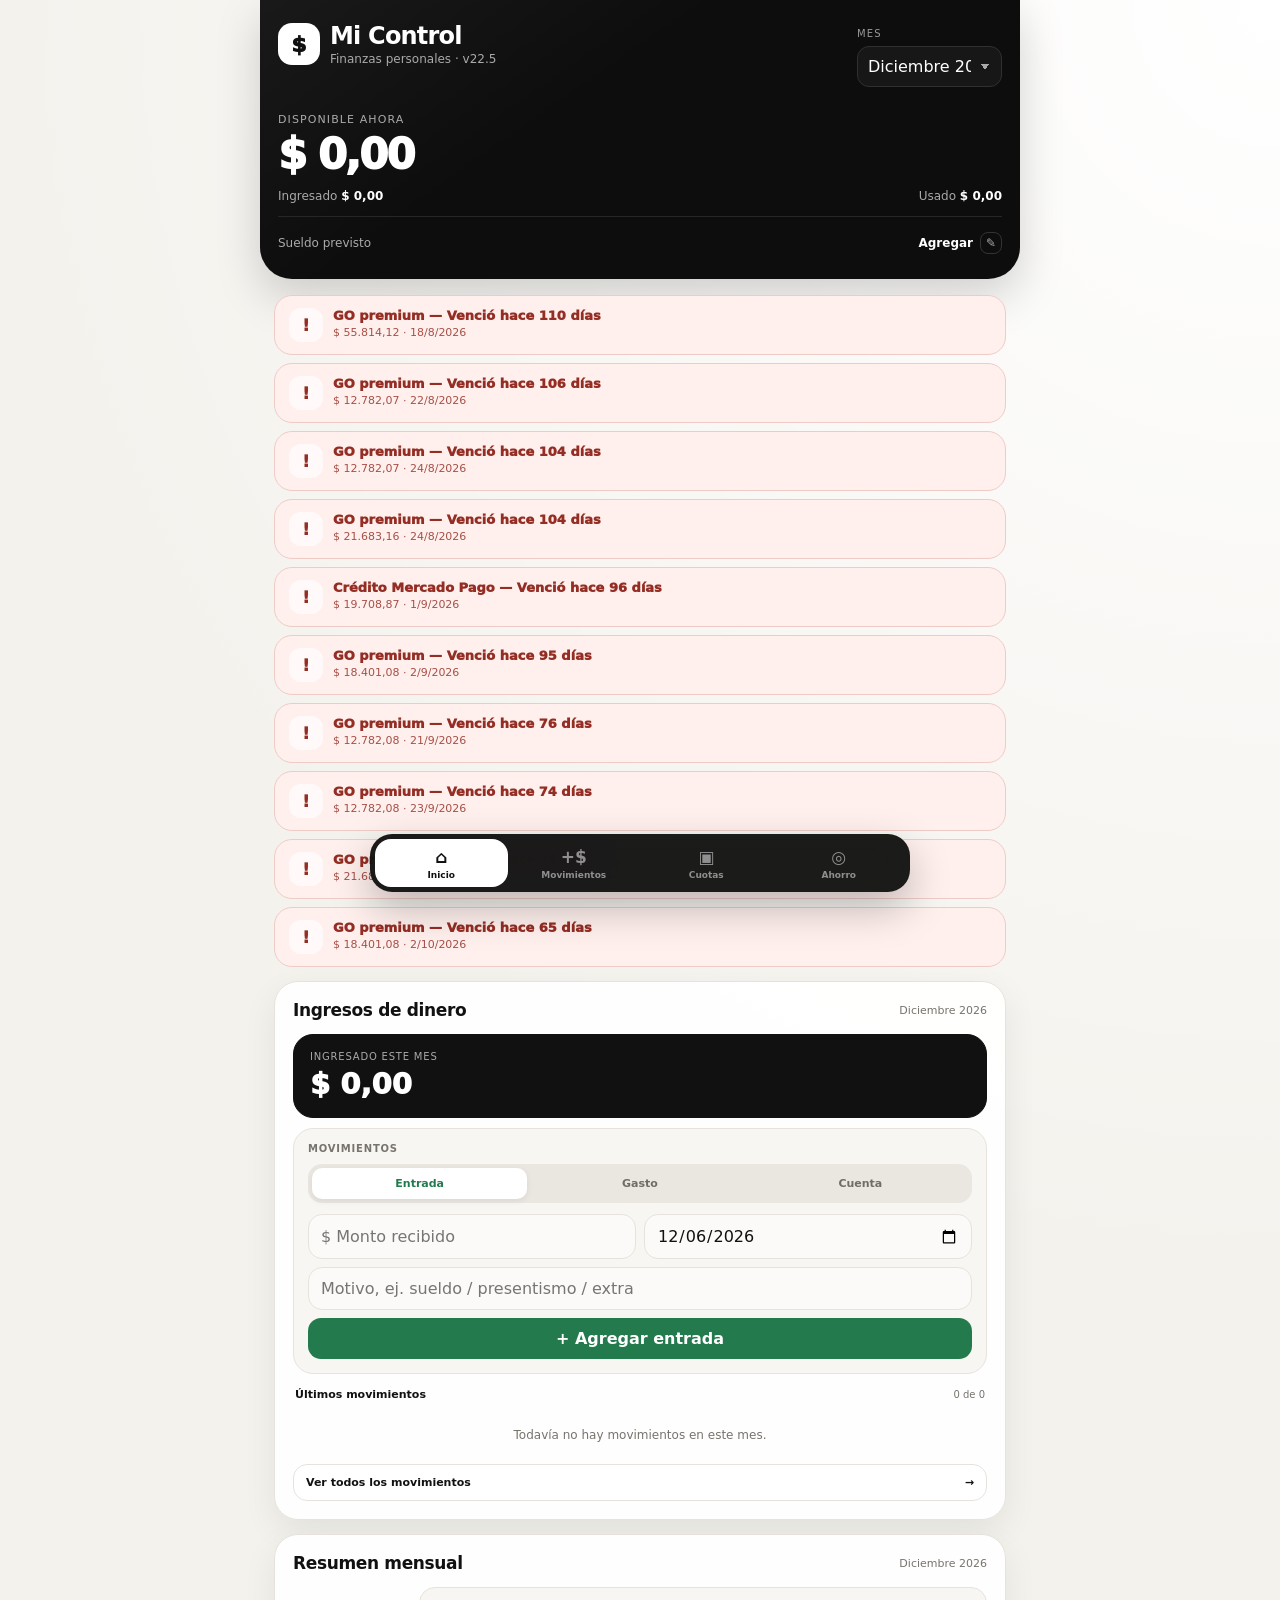
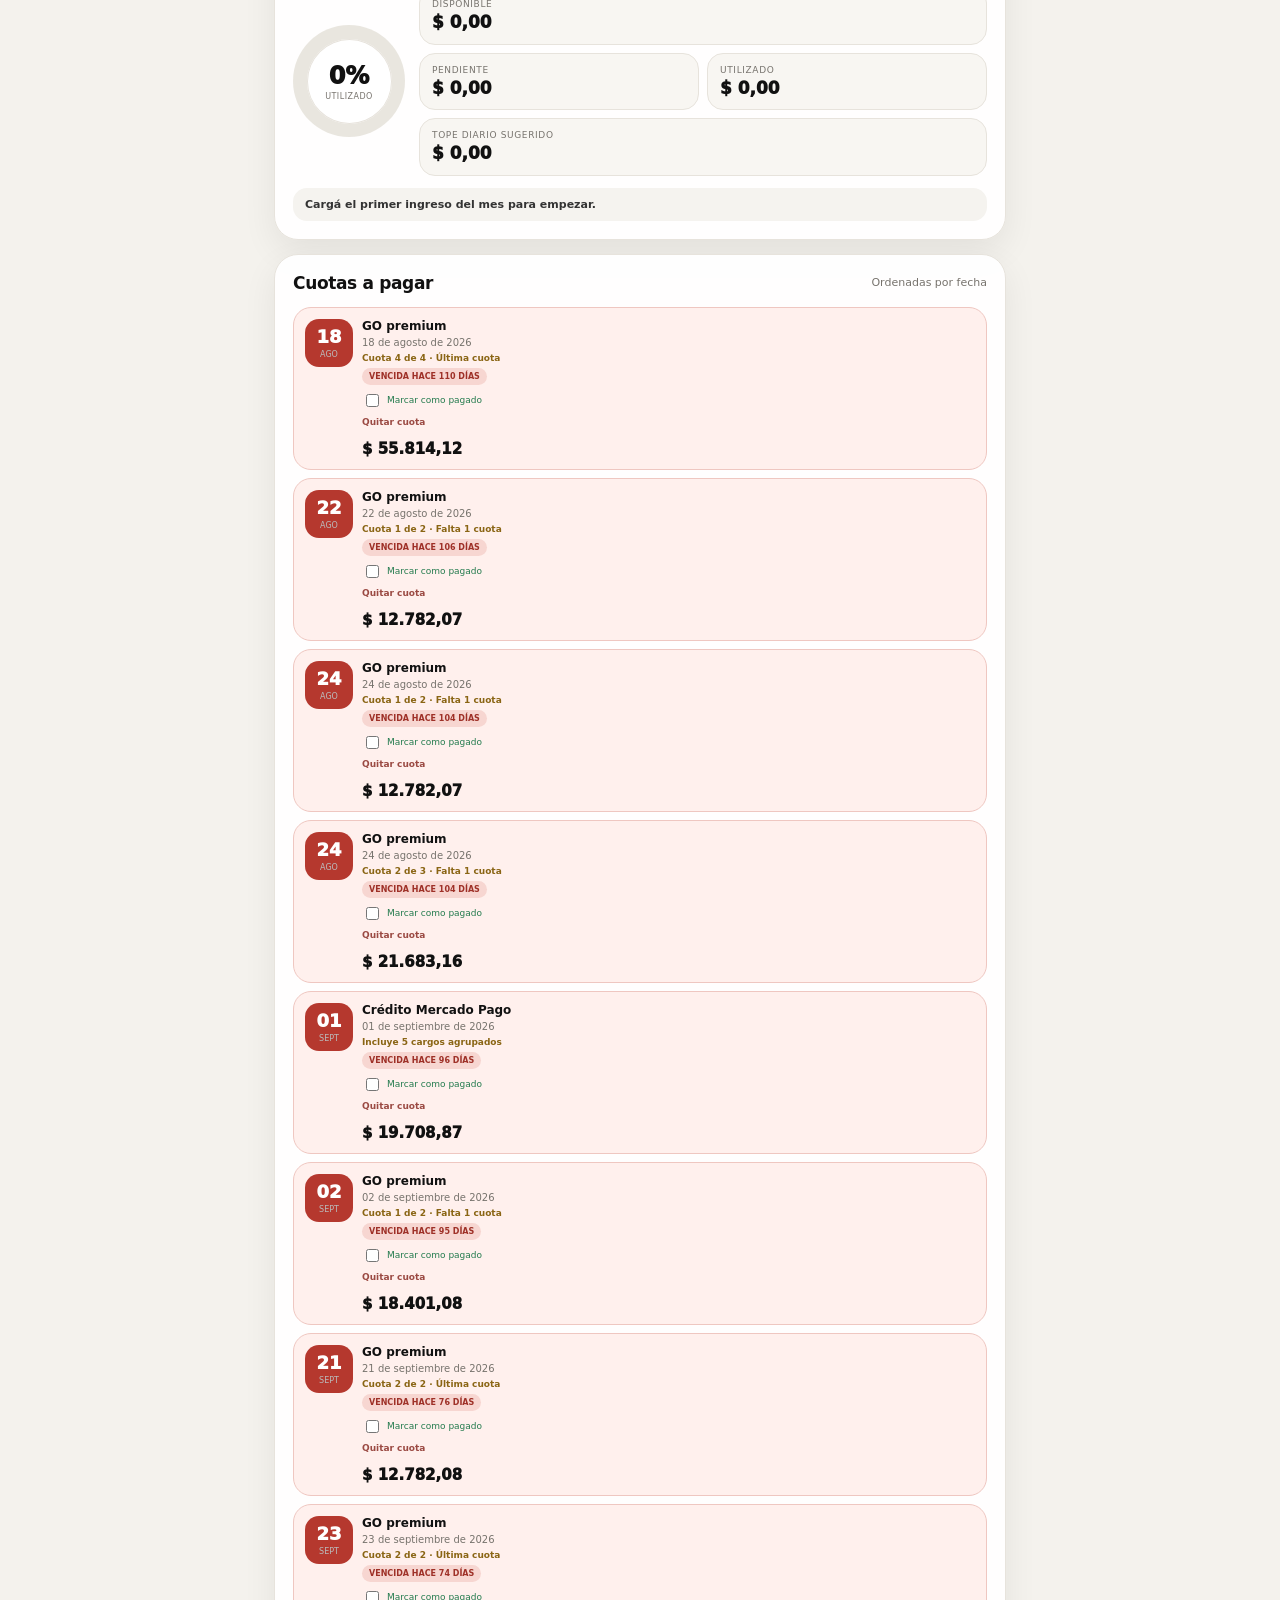
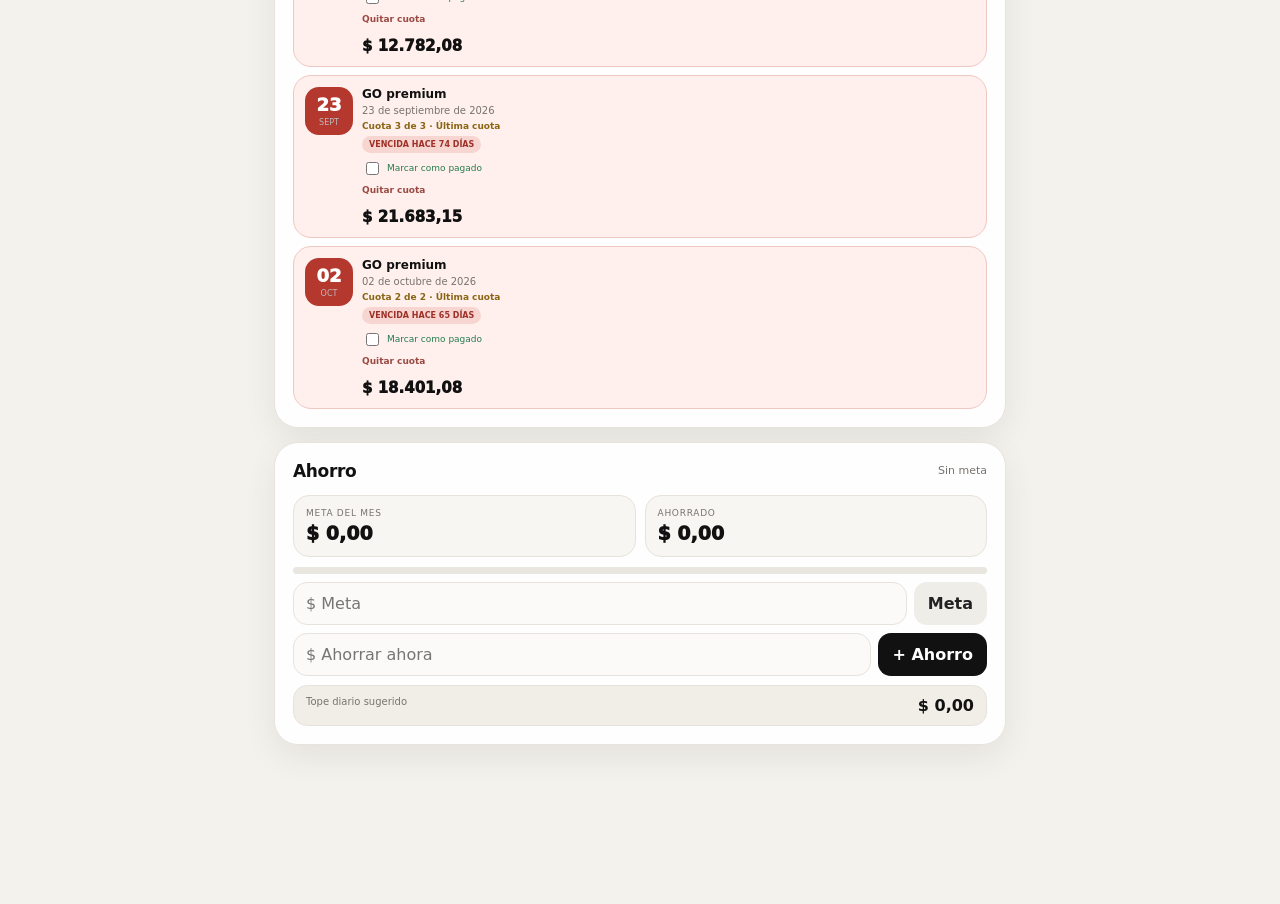
==== index.html @ 09210938 "Publicar Mi Control v22.5 con ingreso mensual negro" ====
<!doctype html>
<html lang="es">
<head>
<meta charset="utf-8">
<meta name="viewport" content="width=device-width,initial-scale=1,viewport-fit=cover">
<meta name="theme-color" content="#0d0d0d">
<title>Mi Control</title>
<link rel="manifest" href="manifest.json">
<link rel="stylesheet" href="base.css?v=225"><link rel="stylesheet" href="enhancements.css?v=225">
</head>
<body>
<div class="app">
<div id="mainPage" class="pageView">
<div class="previewWarning" id="previewWarning">
  Estás viendo el archivo en modo vista previa. Para que los botones y el guardado entre meses funcionen de forma confiable en iPhone, abrí la app desde Safari mediante una dirección web.
</div>

<header class="hero" id="inicio">
 <div class="heroTop">
  <div class="brand"><div class="logo">$</div><div><h1>Mi Control</h1><p>Finanzas personales · v22.5</p></div></div>
  <div class="monthWrap"><label>Mes</label><select id="monthPicker"></select></div>
 </div>
 <div class="heroBalance">
  <div class="heroLabel">Disponible ahora</div>
  <div class="heroAmount" id="heroAvailable">$0</div>
  <div class="heroFoot"><span>Ingresado <strong id="heroIncome">$0</strong></span><span>Usado <strong id="heroUsed">$0</strong></span></div>
 </div>
 <div class="heroForecast">
  <div class="heroForecastView">
   <span>Sueldo previsto</span>
   <button id="forecastToggle" type="button"><strong id="forecastLabel">Agregar</strong><span class="editMark">✎</span></button>
  </div>
  <div class="heroForecastEdit" id="forecastEdit">
   <input id="forecastInput" type="number" min="0" step="1000" placeholder="$ Sueldo previsto">
   <button class="btn btnSoft" id="forecastSave" type="button">Guardar</button>
  </div>
 </div>
</header>

<div class="dueAlerts" id="dueAlerts"></div>

<section class="card" id="ingresos">
 <div class="sectionHead"><h2 class="sectionTitle">Ingresos de dinero</h2><span class="sectionHint" id="incomeMonthLabel"></span></div>
 <div class="totalBox"><div class="small">Ingresado este mes</div><div class="big" id="incomeTotal">$0</div></div>

 <div style="height:10px"></div>
 <div class="moveBox" id="cargar">
  <div class="moveTitle">Movimientos</div>
  <div class="moveTabs">
   <button class="moveTab active" data-kind="income" type="button">Entrada</button>
   <button class="moveTab" data-kind="expense" type="button">Gasto</button>
   <button class="moveTab" data-kind="bill" type="button">Cuenta</button>
  </div>

  <div class="moveForm active" data-form="income">
   <div class="moveFields">
    <input id="incomeAmount" type="number" min="0" step="1" placeholder="$ Monto recibido">
    <input id="incomeDate" type="date">
    <input class="wide" id="incomeReason" maxlength="80" placeholder="Motivo, ej. sueldo / presentismo / extra">
    <button class="btn moveSubmitIn wide" id="incomeAdd" type="button">+ Agregar entrada</button>
   </div>
  </div>

  <div class="moveForm" data-form="expense">
   <div class="moveFields">
    <input id="expenseAmount" type="number" min="0" step="1" placeholder="$ Importe">
    <input id="expenseDate" type="date">
    <select id="expenseCategory">
      <option>Mercado Pago</option><option>Supermercado</option><option>Comida</option><option>Transporte</option><option>Salud</option>
      <option>Hijos</option><option>Ropa</option><option>Salidas</option><option>Compras</option><option>Otros</option>
    </select>
    <input id="expenseReason" maxlength="80" placeholder="Motivo, ej. Coto">
    <button class="btn moveSubmitOut wide" id="expenseAdd" type="button">- Agregar gasto</button>
   </div>
  </div>

  <div class="moveForm" data-form="bill">
   <div class="moveFields">
    <input id="billAmount" type="number" min="0" step="1" placeholder="$ Importe">
    <input id="billDue" type="date">
    <select id="billCategory">
      <option>Alquiler</option><option>Luz</option><option>Gas</option><option>Agua</option><option>Internet / celular</option>
      <option>Cuota / deuda</option><option>Tarjeta</option><option>Escuela / hijos</option><option>Seguro</option><option>Otros</option>
    </select>
    <input id="billReason" maxlength="80" placeholder="Motivo / nombre, ej. Edenor">
    <button class="btn moveSubmitBill wide" id="billAdd" type="button">+ Agregar cuenta</button>
   </div>
  </div>
 </div>

 <div class="recentHead">
   <strong>Últimos movimientos</strong>
   <span id="recentMovementCount">0 movimientos</span>
 </div>
 <div class="flowList" id="recentMovements"></div>
 <button class="moreMovements" id="viewMoreMovements" type="button">
   <span>Ver todos los movimientos</span><span>→</span>
 </button>
</section>

<section class="card" id="resumen">
 <div class="sectionHead">
  <h2 class="sectionTitle">Resumen mensual</h2>
  <span class="sectionHint" id="summaryMonthLabel"></span>
 </div>

 <div class="monthSummary">
  <div class="ring" id="ring">
   <div class="ringInner">
    <div class="ringPct" id="percent">0%</div>
    <div class="ringLabel">utilizado</div>
   </div>
  </div>

  <div class="monthMetrics">
   <div class="monthMetric wide">
    <div class="monthMetricLabel">Disponible</div>
    <div class="monthMetricValue" id="remaining">$0</div>
   </div>
   <div class="monthMetric">
    <div class="monthMetricLabel">Pendiente</div>
    <div class="monthMetricValue" id="pending">$0</div>
   </div>
   <div class="monthMetric">
    <div class="monthMetricLabel">Utilizado</div>
    <div class="monthMetricValue" id="used">$0</div>
   </div>
   <div class="monthMetric wide">
    <div class="monthMetricLabel">Tope diario sugerido</div>
    <div class="monthMetricValue" id="summaryDaily">$0</div>
   </div>
  </div>
 </div>

 <div class="notice" id="status"></div>
</section>

<section class="card" id="cuotas">
 <div class="sectionHead"><h2 class="sectionTitle">Cuotas a pagar</h2><span class="sectionHint">Ordenadas por fecha</span></div>
 <div class="schedule" id="paymentList"></div>
</section>

<section class="card" id="ahorro">
 <div class="sectionHead"><h2 class="sectionTitle">Ahorro</h2><span class="sectionHint" id="savingHint">Sin meta</span></div>
 <div class="savingsGrid">
  <div class="saveMini"><div class="saveLabel">Meta del mes</div><div class="saveValue" id="savingTargetLabel">$0</div></div>
  <div class="saveMini"><div class="saveLabel">Ahorrado</div><div class="saveValue" id="savedLabel">$0</div></div>
 </div>
 <div class="saveProgress"><div id="saveProgressBar"></div></div>
 <div class="saveInputs"><input id="savingTargetInput" type="number" min="0" step="1000" placeholder="$ Meta"><button class="btn btnSoft" id="savingTargetSave" type="button">Meta</button></div>
 <div class="saveInputs"><input id="savingAddInput" type="number" min="0" step="1000" placeholder="$ Ahorrar ahora"><button class="btn btnDark" id="savingAdd" type="button">+ Ahorro</button></div>
 <div class="saveDaily"><span>Tope diario sugerido</span><b id="dailyLimit">$0</b></div>
</section>

</div>

</div><!-- /mainPage -->

<nav class="bottomNav">
 <a class="navBtn active" href="#inicio"><span>⌂</span>Inicio</a>
 <a class="navBtn" href="#ingresos"><span>+$</span>Movimientos</a>
 <a class="navBtn" href="#cuotas"><span>▣</span>Cuotas</a>
 <a class="navBtn" href="#ahorro"><span>◎</span>Ahorro</a>
</nav>

<div id="movementsScreen" class="movementsScreen">
  <div class="movementsScreenHeader">
    <div class="movementsScreenTop">
      <button class="backMovements" id="backMovements" type="button">‹</button>
      <div class="movementsScreenTitle">Todos los movimientos</div>
    </div>
    <div class="movementsScreenSub" id="allMovementsMonthLabel"></div>
  </div>

  <section class="card">
    <div class="movementFilters">
      <button class="movementFilter active" type="button" data-movement-filter="all">Todos</button>
      <button class="movementFilter" type="button" data-movement-filter="income">Entradas</button>
      <button class="movementFilter" type="button" data-movement-filter="expense">Gastos</button>
    </div>
    <div class="flowList" id="allMovementsList"></div>
    <div class="pager">
      <button id="movPrev" type="button">‹ Anterior</button>
      <div class="pagerInfo" id="movPageInfo">1 de 1</div>
      <button id="movNext" type="button">Siguiente ›</button>
    </div>
  </section>
</div>

<script src="app1.js?v=225"></script><script src="app2.js?v=225"></script><script src="app3.js?v=225"></script>
</body>
</html>
---- base.css ----
*{box-sizing:border-box}
:root{
 --bg:#f4f2ed;--card:#fff;--ink:#111;--muted:#77736d;--line:#e7e3dc;--soft:#f8f6f2;
 --dark:#0d0d0d;--green:#237a4d;--greenSoft:#edf8f1;--red:#b5382e;--redSoft:#fff0ed;
 --yellow:#a97710;--yellowSoft:#fff7df;--shadow:0 12px 34px rgba(18,18,18,.07)
}
html{scroll-behavior:smooth}
body{
 margin:0;background:radial-gradient(circle at top right,#fff 0,transparent 30%),var(--bg);
 font-family:Inter,system-ui,-apple-system,"Segoe UI",Roboto,Arial,sans-serif;color:var(--ink)
}
button,input,select{font:inherit}
button{cursor:pointer}
.app{max-width:760px;margin:auto;padding:0 14px 105px}
.previewWarning{
 margin:10px 0;padding:12px 14px;border-radius:16px;background:#fff2cf;border:1px solid #ead898;
 font-size:12px;line-height:1.4;color:#6e5700
}
.previewWarning.hide{display:none}
.hero{
 margin:0 -14px 16px;padding:calc(22px + env(safe-area-inset-top)) 18px 22px;
 background:linear-gradient(145deg,rgba(255,255,255,.05),transparent 40%),var(--dark);
 color:white;border-radius:0 0 32px 32px;box-shadow:0 18px 45px rgba(0,0,0,.17)
}
.heroTop{display:flex;justify-content:space-between;gap:12px;align-items:flex-start}
.brand{display:flex;align-items:center;gap:10px;min-width:0}
.logo{width:42px;height:42px;border-radius:14px;background:white;color:#111;display:grid;place-items:center;font-weight:950;font-size:22px}
.brand h1{margin:0;font-size:24px;letter-spacing:-.8px}
.brand p{margin:2px 0 0;color:#aaa;font-size:12px}
.monthWrap{width:145px;flex:0 0 145px}
.monthWrap label{font-size:10px;color:#999;text-transform:uppercase;letter-spacing:.12em}
.monthWrap select{
 margin-top:5px;width:100%;border:1px solid #303030;background:#171717;color:white;border-radius:12px;
 padding:10px 30px 10px 10px;outline:none;appearance:none;-webkit-appearance:none;
 background-image:linear-gradient(45deg,transparent 50%,#aaa 50%),linear-gradient(135deg,#aaa 50%,transparent 50%);
 background-position:calc(100% - 16px) 50%,calc(100% - 11px) 50%;background-size:5px 5px;background-repeat:no-repeat
}
.heroBalance{margin-top:26px}
.heroLabel{font-size:11px;color:#aaa;text-transform:uppercase;letter-spacing:.1em}
.heroAmount{font-size:42px;font-weight:950;letter-spacing:-2px;margin-top:4px}
.heroFoot{display:flex;justify-content:space-between;gap:10px;margin-top:10px;font-size:12px;color:#aaa}
.heroFoot strong{color:white}
.heroForecast{margin-top:13px;padding-top:12px;border-top:1px solid #262626}
.heroForecastView{display:flex;justify-content:space-between;align-items:center;gap:12px;font-size:12px;color:#aaa}
.heroForecastView button{border:0;background:transparent;color:white;font-weight:900;padding:3px 0;display:flex;align-items:center;gap:7px}
.editMark{width:22px;height:22px;border:1px solid #333;border-radius:8px;display:grid;place-items:center;color:#aaa}
.heroForecastEdit{display:none;grid-template-columns:1fr auto;gap:7px;margin-top:8px}
.heroForecastEdit.open{display:grid}
.heroForecastEdit input{background:#171717;border:1px solid #303030;color:white;padding:9px 10px;border-radius:11px}
.card{
 background:rgba(255,255,255,.96);border:1px solid var(--line);border-radius:24px;padding:18px;
 margin-bottom:14px;box-shadow:var(--shadow)
}
.sectionHead{display:flex;justify-content:space-between;align-items:center;gap:10px;margin-bottom:14px}
.sectionTitle{font-size:17px;font-weight:900;letter-spacing:-.35px;margin:0}
.sectionHint{font-size:11px;color:var(--muted)}
input,select{
 width:100%;border:1px solid var(--line);background:#fbfaf8;color:#111;border-radius:14px;padding:11px 12px;outline:none
}
input:focus,select:focus{border-color:#aaa39a;background:white;box-shadow:0 0 0 4px rgba(0,0,0,.035)}
.btn{border:0;border-radius:13px;padding:11px 14px;font-weight:850}
.btnDark{background:#111;color:white}.btnSoft{background:#efede8;color:#222}
.moveBox{padding:14px;border-radius:20px;background:#f8f6f2;border:1px solid var(--line)}
.moveTitle{font-size:10px;font-weight:900;text-transform:uppercase;letter-spacing:.08em;color:var(--muted);margin-bottom:10px}
.moveTabs{display:grid;grid-template-columns:repeat(3,1fr);gap:5px;background:#eae7e1;padding:4px;border-radius:14px;margin-bottom:11px}
.moveTab{border:0;background:transparent;color:#716c65;border-radius:10px;padding:9px 6px;font-size:11px;font-weight:900}
.moveTab.active{background:#fff;box-shadow:0 2px 7px rgba(0,0,0,.07)}
.moveTab[data-kind="income"].active{color:var(--green)}
.moveTab[data-kind="expense"].active{color:var(--red)}
.moveTab[data-kind="bill"].active{color:var(--yellow)}
.moveForm{display:none}.moveForm.active{display:block}
.moveFields{display:grid;grid-template-columns:1fr 1fr;gap:8px}
.moveFields .wide{grid-column:1/-1}
.moveSubmitIn{background:var(--green);color:white}.moveSubmitOut{background:var(--red);color:white}.moveSubmitBill{background:#9a7119;color:white}
.totalBox{padding:16px;border-radius:20px;background:#111;border:1px solid #111}
.totalBox .small{font-size:10px;color:#aaa;text-transform:uppercase;letter-spacing:.08em}
.totalBox .big{font-size:29px;font-weight:950;color:#fff;margin-top:5px}
.flowList{margin-top:12px}
.flowRow{display:grid;grid-template-columns:40px 1fr auto;gap:10px;align-items:center;padding:12px 13px;margin-bottom:8px;border-radius:16px}
.flowRow.in{background:var(--greenSoft);border:1px solid #d2e9da}
.flowRow.out{background:var(--redSoft);border:1px solid #efd4cf}
.flowIcon{width:40px;height:40px;border-radius:13px;display:grid;place-items:center;font-size:19px;font-weight:950}
.in .flowIcon{background:#def1e5;color:#1d6c46}.out .flowIcon{background:#f8dfdb;color:#a63128}
.flowTitle{font-size:13px;font-weight:900}.flowMeta{font-size:10px;color:var(--muted);margin-top:3px}
.flowAmount{font-size:14px;font-weight:950;text-align:right;white-space:nowrap}
.in .flowAmount{color:var(--green)}.out .flowAmount{color:var(--red)}
.deleteBtn{display:block;margin:4px 0 0 auto;border:0;background:transparent;color:#948f88;font-size:9px;padding:0}
.dashboard{display:grid;grid-template-columns:120px 1fr;gap:13px;align-items:center}
.ring{width:112px;height:112px;border-radius:50%;display:grid;place-items:center;position:relative;background:conic-gradient(#111 0deg,#e9e6df 0deg)}
.ring:after{content:"";position:absolute;width:85px;height:85px;border-radius:50%;background:white;box-shadow:inset 0 0 0 1px var(--line)}
.ringInner{position:relative;z-index:2;text-align:center}.ringPct{font-size:24px;font-weight:950}.ringLabel{font-size:9px;color:var(--muted);text-transform:uppercase}
.metrics{display:grid;grid-template-columns:1fr 1fr;gap:8px}
.metric{padding:12px;border-radius:16px;background:var(--soft);border:1px solid var(--line)}
.metric.wide{grid-column:1/-1}.metricLabel{font-size:9px;color:var(--muted);text-transform:uppercase;letter-spacing:.07em}
.metricValue{font-size:18px;font-weight:950;margin-top:4px}
.notice{margin-top:12px;padding:10px 12px;border-radius:14px;font-size:11px;font-weight:800}
.dueAlerts{display:none;margin-bottom:14px}
.dueAlert{display:flex;gap:10px;padding:12px 14px;border-radius:18px;border:1px solid;margin-bottom:8px}
.dueAlert.warn{background:var(--yellowSoft);border-color:#ead89e;color:#6e5700}
.dueAlert.late{background:var(--redSoft);border-color:#efcbc5;color:#942d24}
.dueIcon{width:34px;height:34px;border-radius:12px;background:rgba(255,255,255,.7);display:grid;place-items:center;font-weight:950;flex:0 0 auto}
.dueTitle{font-size:13px;font-weight:950}.dueMeta{font-size:11px;margin-top:3px;opacity:.82}
.schedule{display:flex;flex-direction:column;gap:8px}
.payCard{display:grid;grid-template-columns:48px minmax(0,1fr);gap:9px;padding:11px;border:1px solid var(--line);border-radius:18px;background:var(--soft);align-items:start}
.dateBox{width:48px;height:48px;border-radius:14px;background:#111;color:white;display:flex;flex-direction:column;align-items:center;justify-content:center}
.dateDay{font-size:18px;font-weight:950}.dateMon{font-size:8px;color:#bbb;margin-top:3px}
.payTitle{font-size:12px;font-weight:900;line-height:1.25}.payMeta{font-size:10px;color:var(--muted);margin-top:3px}
.paySub{font-size:9px;color:#8a6514;font-weight:800;margin-top:5px}.payAmount{grid-column:2;font-size:15px;font-weight:950;margin-top:2px}
.payCheck{display:flex;align-items:center;gap:5px;font-size:9px;color:var(--green);margin-top:6px}.payCheck input{width:auto}
.payCard.dueSoon{background:#fff8e7;border-color:#ead99d}.payCard.dueSoon .dateBox{background:#ad831c}
.payCard.overdue{background:var(--redSoft);border-color:#efc7c1}.payCard.overdue .dateBox{background:var(--red)}
.payCard.paid{opacity:.65;background:#f3f3f0}.payCard.paid .dateBox{background:#777}
.chip{display:inline-block;margin-top:5px;padding:4px 7px;border-radius:999px;font-size:8px;font-weight:900;text-transform:uppercase}
.chip.warn{background:#f5e5aa;color:#725900}.chip.late{background:#f7d6d1;color:#9e3027}.chip.paid{background:#e0eee5;color:#286a49}
.savingsGrid{display:grid;grid-template-columns:1fr 1fr;gap:9px}
.saveMini{padding:12px;border-radius:16px;background:var(--soft);border:1px solid var(--line)}
.saveLabel{font-size:9px;color:var(--muted);text-transform:uppercase;letter-spacing:.08em}.saveValue{font-size:19px;font-weight:950;margin-top:4px}
.saveProgress{height:7px;background:#e9e6df;border-radius:999px;overflow:hidden;margin:10px 0 8px}.saveProgress div{height:100%;background:#111;width:0}
.saveInputs{display:grid;grid-template-columns:1fr auto;gap:7px;margin-top:8px}.saveDaily{display:flex;justify-content:space-between;gap:10px;padding:10px 12px;border-radius:14px;background:#f1eee8;border:1px solid var(--line);margin-top:9px}
.saveDaily span{font-size:10px;color:var(--muted)}.saveDaily b{font-size:16px}
.empty{text-align:center;color:var(--muted);font-size:12px;padding:15px 0}
.bottomNav{
 position:fixed;left:50%;bottom:12px;transform:translateX(-50%);width:min(540px,calc(100% - 28px));height:62px;
 background:rgba(13,13,13,.94);backdrop-filter:blur(14px);border-radius:22px;display:grid;grid-template-columns:repeat(5,1fr);
 padding:5px;box-shadow:0 16px 40px rgba(0,0,0,.25);z-index:20
}
.navBtn{border:0;background:transparent;color:#8f8f8f;border-radius:16px;font-size:9px;font-weight:750;display:flex;flex-direction:column;justify-content:center;align-items:center;gap:3px;text-decoration:none}
.navBtn span{font-size:17px}.navBtn.active{background:white;color:#111}
@media(max-width:430px){
 .brand h1{font-size:21px}.brand p{font-size:11px}.logo{width:39px;height:39px}.monthWrap{width:126px;flex-basis:126px}
 .monthWrap select{font-size:12px}.heroAmount{font-size:35px}.dashboard{grid-template-columns:110px 1fr}.ring{width:104px;height:104px}.ring:after{width:79px;height:79px}
 .metricValue{font-size:16px}.moveTab{font-size:10px}.sectionTitle{font-size:16px}
}

/* v21 · Resumen compacto opción D */
.app{padding-bottom:calc(145px + env(safe-area-inset-bottom))}
.summaryCompact{
  display:flex;align-items:center;justify-content:space-between;gap:14px;
  padding:14px 0 10px
}
.summaryPct{
  min-width:76px;height:76px;border-radius:23px;background:#111;color:#fff;
  display:flex;flex-direction:column;align-items:center;justify-content:center;
  box-shadow:0 8px 20px rgba(0,0,0,.12)
}
.summaryPct strong{font-size:23px;line-height:1;font-weight:950}
.summaryPct span{font-size:8px;text-transform:uppercase;letter-spacing:.08em;color:#bbb;margin-top:5px}
.summaryMain{flex:1;min-width:0;text-align:right}
.summaryMainLabel{font-size:10px;text-transform:uppercase;letter-spacing:.08em;color:var(--muted)}
.summaryMainValue{font-size:27px;font-weight:950;letter-spacing:-.7px;margin-top:4px;overflow-wrap:anywhere}
.summaryToggle{
  width:100%;border:1px solid var(--line);background:#f7f5f1;color:#222;
  border-radius:14px;padding:10px 12px;font-size:11px;font-weight:900;
  display:flex;align-items:center;justify-content:space-between
}
.summaryToggleArrow{transition:transform .2s ease}
.summaryToggle.open .summaryToggleArrow{transform:rotate(180deg)}
.summaryDetails{
  display:none;margin-top:9px;padding:11px 12px;border:1px solid var(--line);
  border-radius:16px;background:var(--soft)
}
.summaryDetails.open{display:block}
.summaryDetailRow{
  display:flex;justify-content:space-between;align-items:center;gap:12px;
  padding:9px 0;border-bottom:1px solid #e9e5de
}
.summaryDetailRow:last-child{border-bottom:0}
.summaryDetailRow span{font-size:10px;color:var(--muted)}
.summaryDetailRow strong{font-size:14px;text-align:right;overflow-wrap:anywhere}
.bottomNav{
  bottom:calc(8px + env(safe-area-inset-bottom));
  height:58px;
}
@media(max-width:430px){
  .summaryPct{min-width:68px;height:68px;border-radius:20px}
  .summaryPct strong{font-size:20px}
  .summaryMainValue{font-size:23px}
  .bottomNav{width:calc(100% - 24px);height:56px;padding:4px}
  .navBtn{font-size:8px;gap:2px}
  .navBtn span{font-size:15px}
}
---- enhancements.css ----
/* v22 · iPhone + movimientos */
.moveFields>*{min-width:0}
input[type="date"]{
  min-width:0!important;
  max-width:100%!important;
  width:100%!important;
  box-sizing:border-box!important;
  -webkit-appearance:none;
  appearance:none;
}
.recentHead{
  display:flex;justify-content:space-between;align-items:center;gap:10px;
  margin:14px 2px 7px
}
.recentHead strong{font-size:11px}
.recentHead span{font-size:10px;color:var(--muted)}
.moreMovements{
  width:100%;margin-top:7px;border:1px solid var(--line);background:#fff;color:#111;
  border-radius:14px;padding:11px 12px;font-size:11px;font-weight:900;
  display:flex;justify-content:space-between;align-items:center;text-decoration:none
}
.movementFilters{
  display:grid;grid-template-columns:repeat(3,1fr);gap:6px;
  background:#ece9e3;padding:4px;border-radius:14px;margin-bottom:12px
}
.movementFilter{
  border:0;background:transparent;border-radius:10px;padding:9px 7px;
  font-size:10px;font-weight:900;color:#756f68
}
.movementFilter.active{background:#fff;color:#111;box-shadow:0 2px 7px rgba(0,0,0,.07)}
.pager{
  display:grid;grid-template-columns:1fr auto 1fr;align-items:center;gap:8px;margin-top:12px
}
.pager button{
  border:1px solid var(--line);background:#fff;border-radius:12px;padding:9px 10px;
  font-size:10px;font-weight:900;color:#222
}
.pager button:last-child{justify-self:end}
.pager button:disabled{opacity:.35}
.pagerInfo{font-size:11px;font-weight:900;text-align:center;color:#555}
.paymentExpense .flowMeta:after{content:" · Cuota pagada";font-weight:800;color:var(--green)}
.navBtn.active{background:white;color:#111}
.app{padding-bottom:calc(145px + env(safe-area-inset-bottom))}
.bottomNav{bottom:calc(8px + env(safe-area-inset-bottom));height:58px}
@media(max-width:430px){
  .moveFields{grid-template-columns:minmax(0,1fr) minmax(0,1fr)}
  .moveFields input,.moveFields select,.moveFields button{min-width:0}
  .moveFields input[type="date"]{font-size:14px;padding-left:8px;padding-right:5px}
  .flowRow{grid-template-columns:36px minmax(0,1fr) auto;gap:8px;padding:11px 10px}
  .flowIcon{width:36px;height:36px;border-radius:11px}
  .flowAmount{font-size:13px}
  .bottomNav{width:calc(100% - 24px);height:56px;padding:4px}
  .navBtn{font-size:8px;gap:2px}
  .navBtn span{font-size:15px}
}
@media(max-width:360px){
  .moveFields{grid-template-columns:1fr}
  .moveFields .wide{grid-column:1}
}

.removePaymentBtn{
  margin-top:6px;border:0;background:transparent;color:#9b4a43;
  font-size:9px;font-weight:850;padding:0;text-align:left
}
.removePaymentBtn:active{opacity:.55}

/* v22.2 · Resumen mensual formal con círculo */
.monthSummary{
  display:grid;
  grid-template-columns:112px minmax(0,1fr);
  gap:14px;
  align-items:center;
}
.monthSummary .ring{
  width:112px;height:112px;border-radius:50%;
  display:grid;place-items:center;position:relative;
  background:conic-gradient(#111 0deg,#e9e6df 0deg);
  margin:0 auto;
}
.monthSummary .ring:after{
  content:"";position:absolute;width:85px;height:85px;border-radius:50%;
  background:white;box-shadow:inset 0 0 0 1px var(--line)
}
.monthSummary .ringInner{position:relative;z-index:2;text-align:center}
.monthSummary .ringPct{font-size:24px;font-weight:950}
.monthSummary .ringLabel{font-size:8px;color:var(--muted);text-transform:uppercase;letter-spacing:.06em;margin-top:2px}
.monthMetrics{
  display:grid;
  grid-template-columns:1fr 1fr;
  gap:8px;
  min-width:0;
}
.monthMetric{
  min-width:0;
  padding:11px 12px;
  border-radius:16px;
  background:var(--soft);
  border:1px solid var(--line);
}
.monthMetric.wide{grid-column:1/-1}
.monthMetricLabel{
  font-size:9px;color:var(--muted);
  text-transform:uppercase;letter-spacing:.07em
}
.monthMetricValue{
  font-size:17px;font-weight:950;margin-top:4px;
  line-height:1.15;overflow-wrap:anywhere
}
@media(max-width:430px){
  .monthSummary{
    grid-template-columns:98px minmax(0,1fr);
    gap:10px;
  }
  .monthSummary .ring{width:96px;height:96px}
  .monthSummary .ring:after{width:73px;height:73px}
  .monthSummary .ringPct{font-size:20px}
  .monthMetrics{grid-template-columns:1fr}
  .monthMetric,.monthMetric.wide{grid-column:auto}
  .monthMetric{padding:9px 10px}
  .monthMetricValue{font-size:15px}
}
@media(max-width:350px){
  .monthSummary{grid-template-columns:1fr}
  .monthSummary .ring{margin-bottom:2px}
}

/* v22.3 · navegación y pantalla separada de movimientos */
.bottomNav{grid-template-columns:repeat(4,1fr)!important}
.pageView{display:block}
.pageView.hidden{display:none!important}
.movementsScreen{
  display:none;
  min-height:100vh;
  padding-bottom:calc(90px + env(safe-area-inset-bottom));
}
.movementsScreen.open{display:block}
.movementsScreenHeader{
  position:sticky;
  top:0;
  z-index:15;
  margin:0 -14px 14px;
  padding:calc(14px + env(safe-area-inset-top)) 16px 14px;
  background:rgba(244,242,237,.96);
  backdrop-filter:blur(14px);
  -webkit-backdrop-filter:blur(14px);
  border-bottom:1px solid var(--line);
}
.movementsScreenTop{display:flex;align-items:center;gap:10px}
.backMovements{
  width:38px;height:38px;border:1px solid var(--line);
  background:#fff;color:#111;border-radius:13px;
  font-size:20px;font-weight:900;display:grid;place-items:center;
}
.movementsScreenTitle{font-size:19px;font-weight:950;letter-spacing:-.4px}
.movementsScreenSub{margin:3px 0 0 48px;font-size:10px;color:var(--muted)}
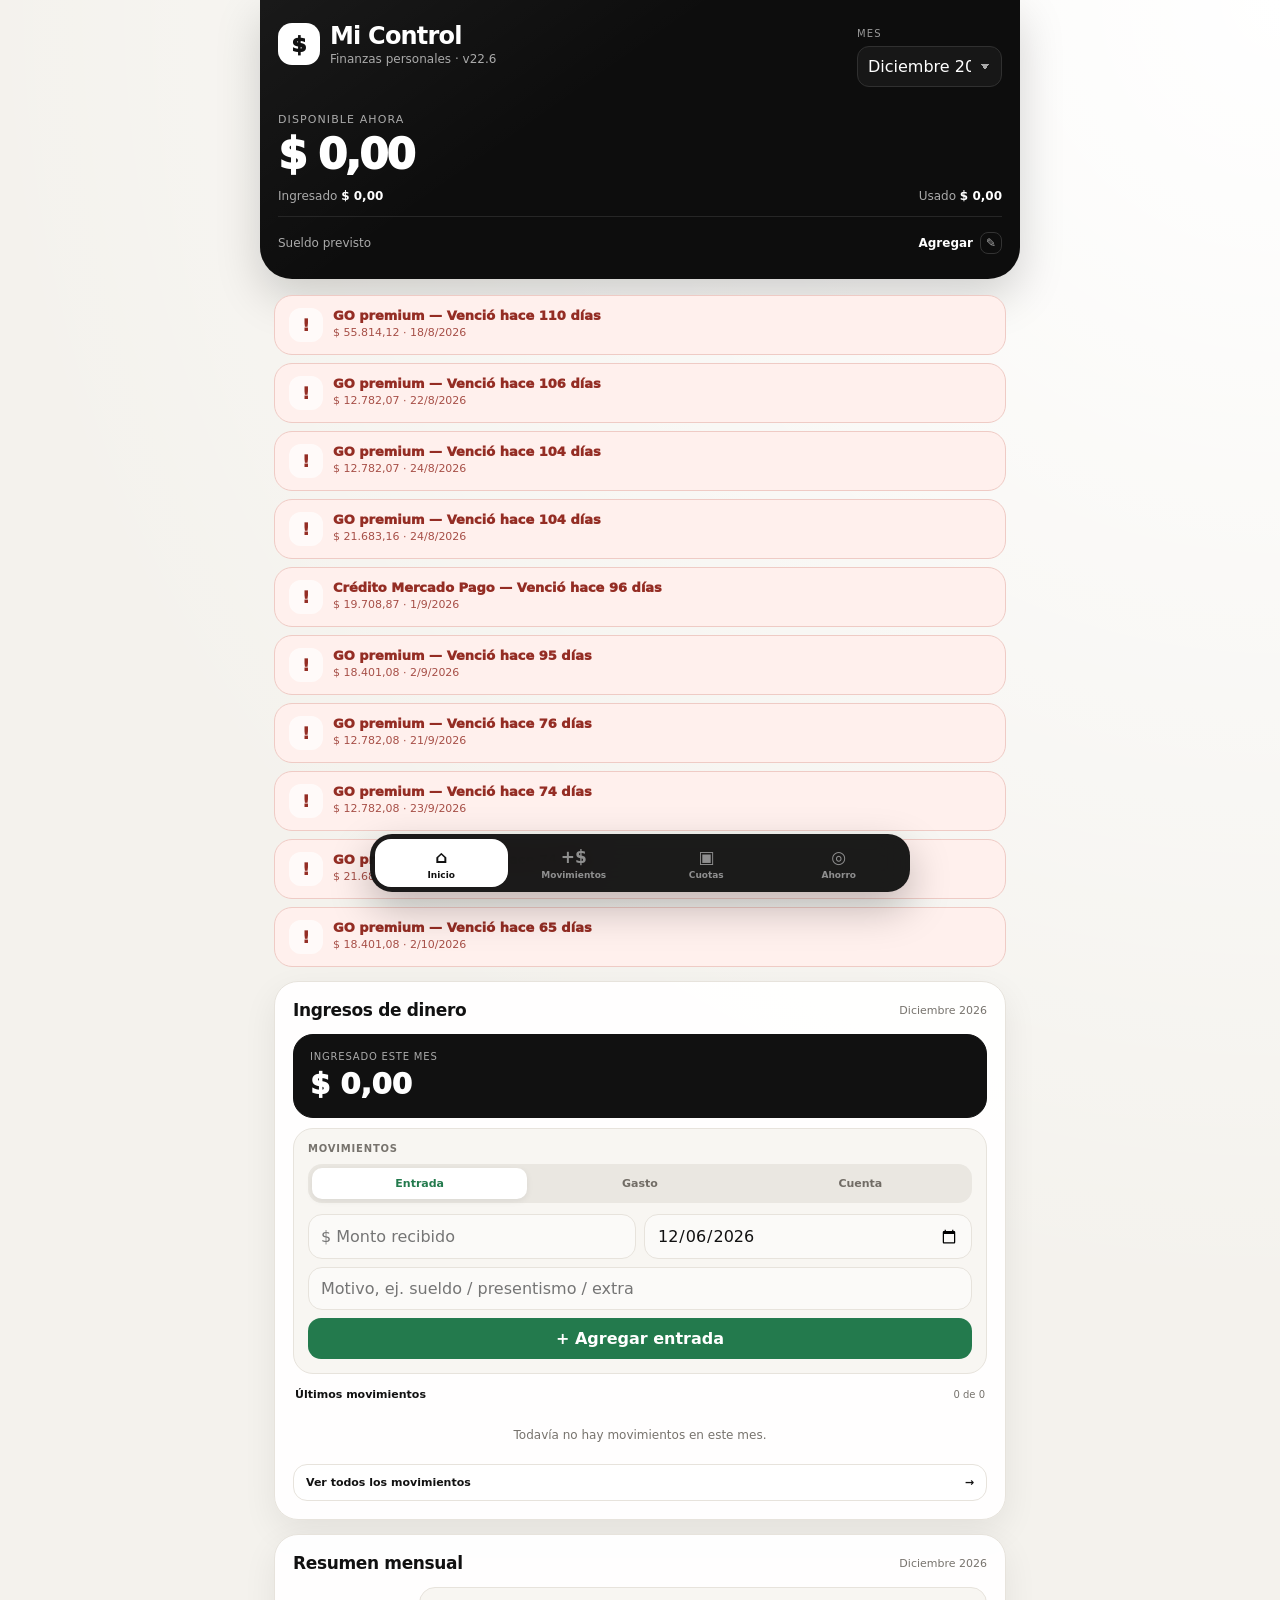
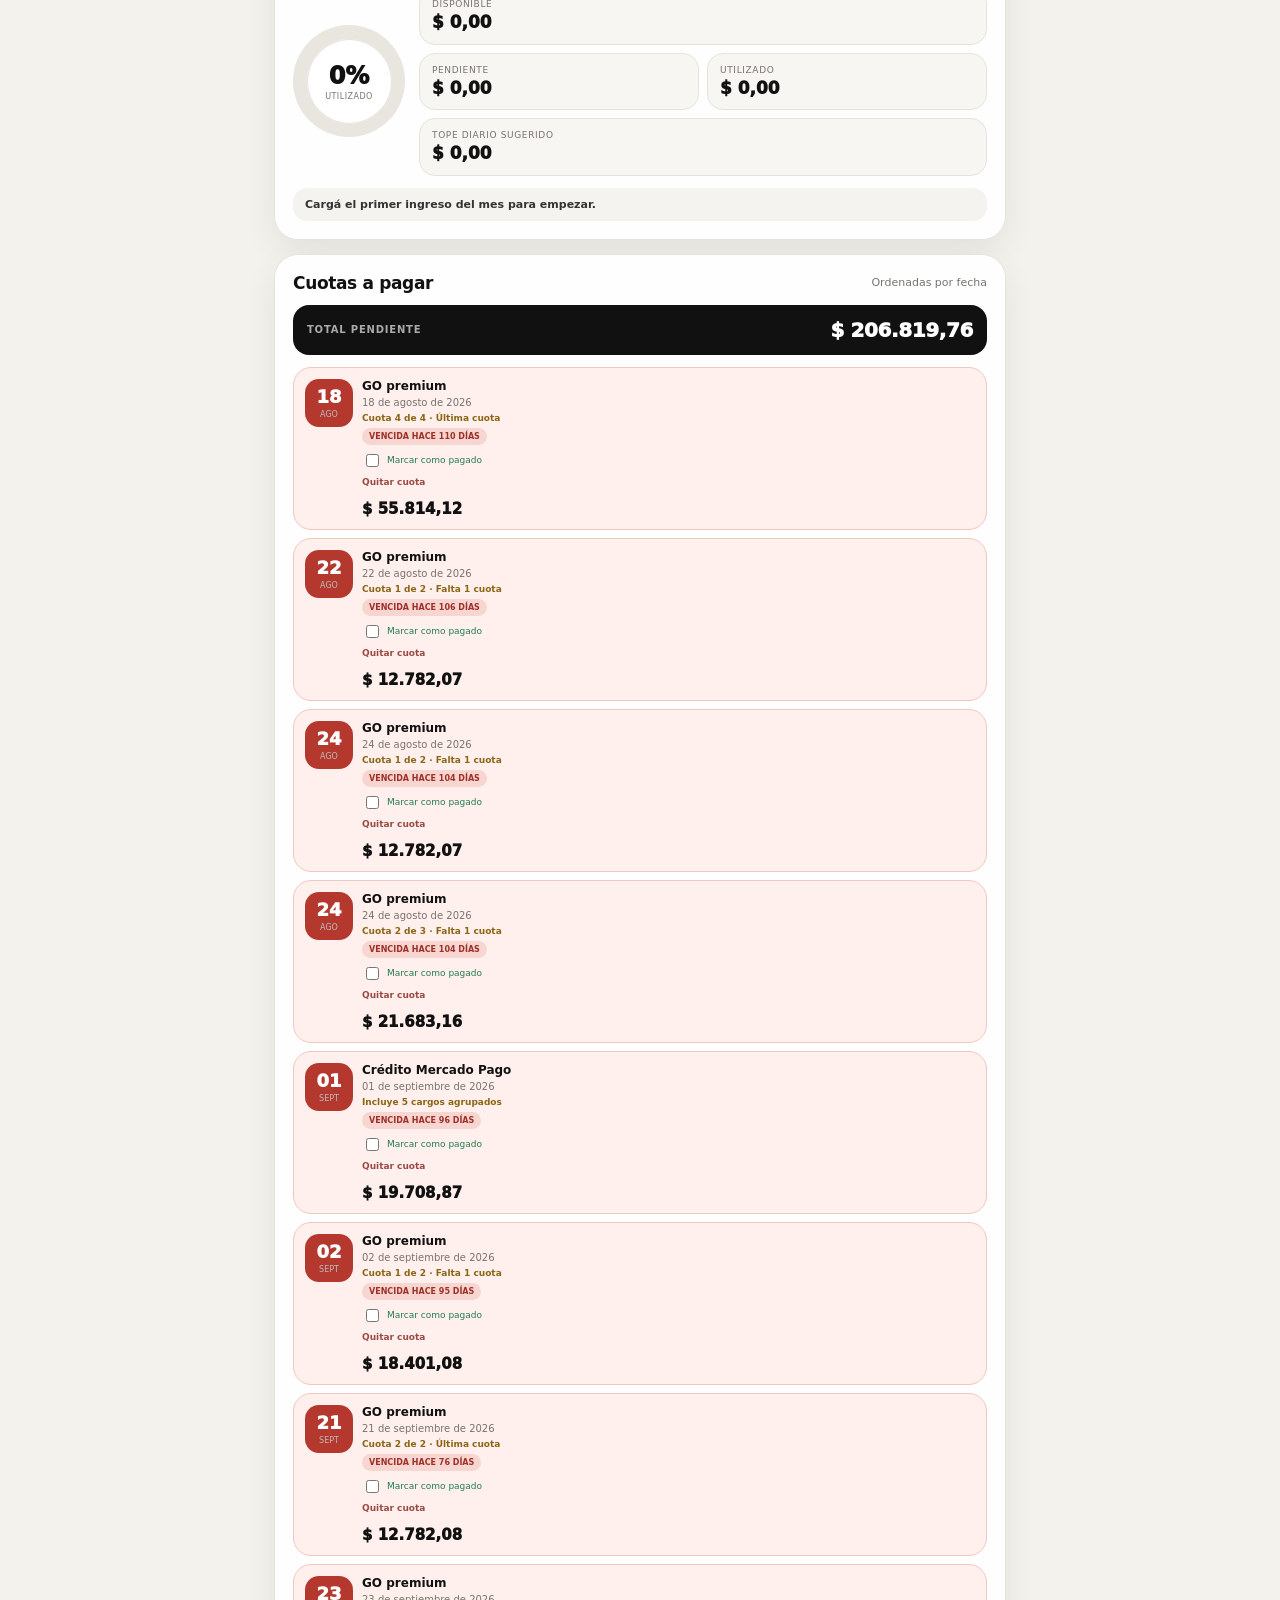
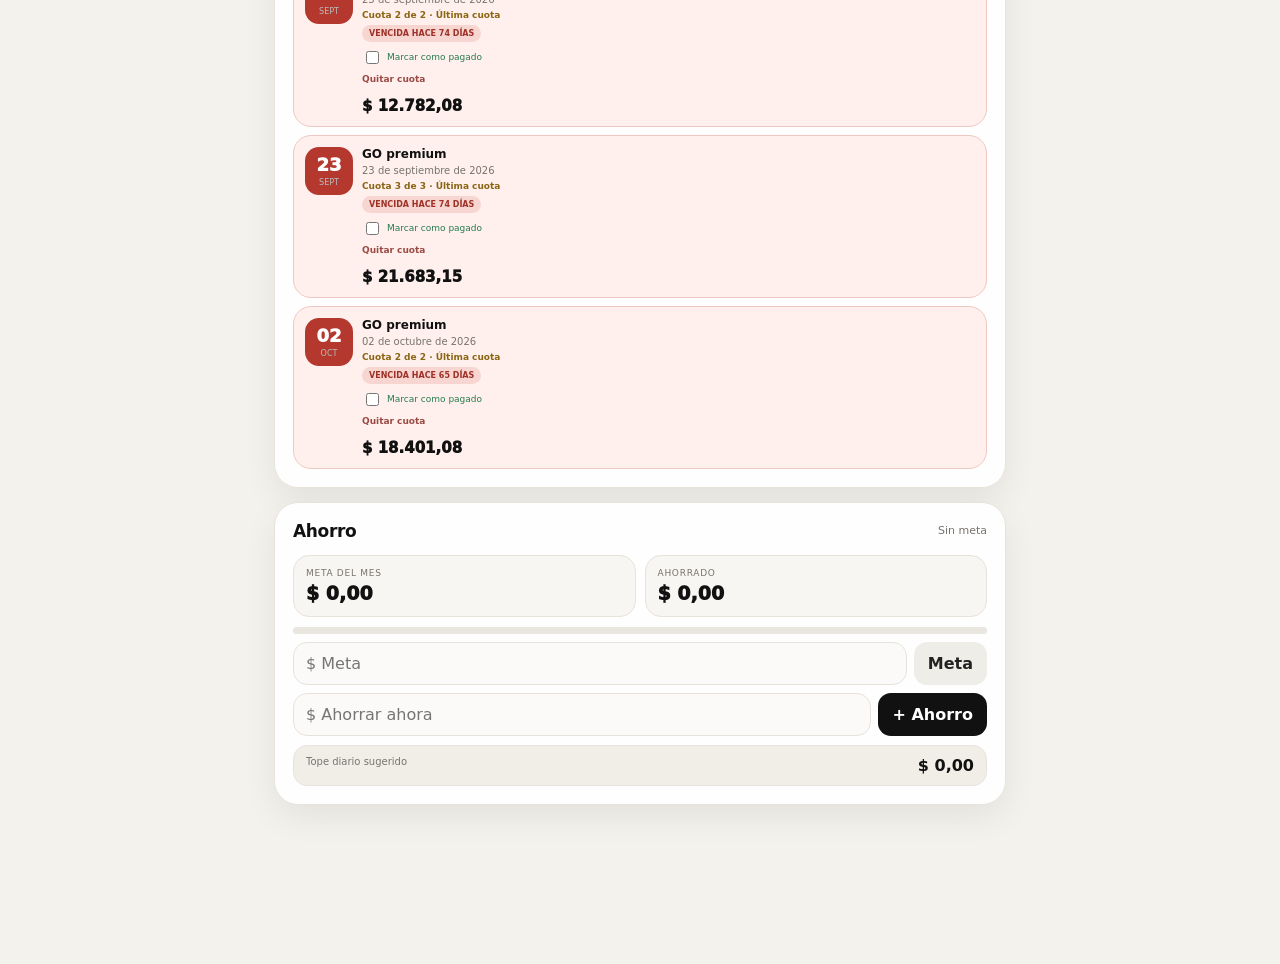
==== commit c33a3ac2: "Agregar total pendiente a cuotas" ====
--- a/index.html
+++ b/index.html
@@ -17,7 +17,7 @@
 
 <header class="hero" id="inicio">
  <div class="heroTop">
-  <div class="brand"><div class="logo">$</div><div><h1>Mi Control</h1><p>Finanzas personales · v22.5</p></div></div>
+  <div class="brand"><div class="logo">$</div><div><h1>Mi Control</h1><p>Finanzas personales · v22.6</p></div></div>
   <div class="monthWrap"><label>Mes</label><select id="monthPicker"></select></div>
  </div>
  <div class="heroBalance">
@@ -137,6 +137,7 @@
 
 <section class="card" id="cuotas">
  <div class="sectionHead"><h2 class="sectionTitle">Cuotas a pagar</h2><span class="sectionHint">Ordenadas por fecha</span></div>
+ <div id="paymentTotalBox" style="display:flex;align-items:center;justify-content:space-between;gap:12px;padding:13px 14px;margin:-2px 0 12px;border-radius:16px;background:#111;color:#fff"><span style="font-size:10px;text-transform:uppercase;letter-spacing:.08em;color:#aaa;font-weight:800">Total pendiente</span><strong id="paymentPendingTotal" style="font-size:20px;font-weight:950;letter-spacing:-.4px;text-align:right">$0</strong></div>
  <div class="schedule" id="paymentList"></div>
 </section>
 
@@ -188,5 +189,18 @@
 </div>
 
 <script src="app1.js?v=225"></script><script src="app2.js?v=225"></script><script src="app3.js?v=225"></script>
+<script>
+(()=>{
+ const originalRenderPayments=renderPayments;
+ renderPayments=function(){
+   originalRenderPayments();
+   const list=allPayments();
+   const total=list.filter(p=>!isPaidPayment(p)).reduce((s,p)=>s+Number(p.amount||0),0);
+   const el=document.getElementById("paymentPendingTotal");
+   if(el)el.textContent=money(total);
+ };
+ renderPayments();
+})();
+</script>
 </body>
 </html>
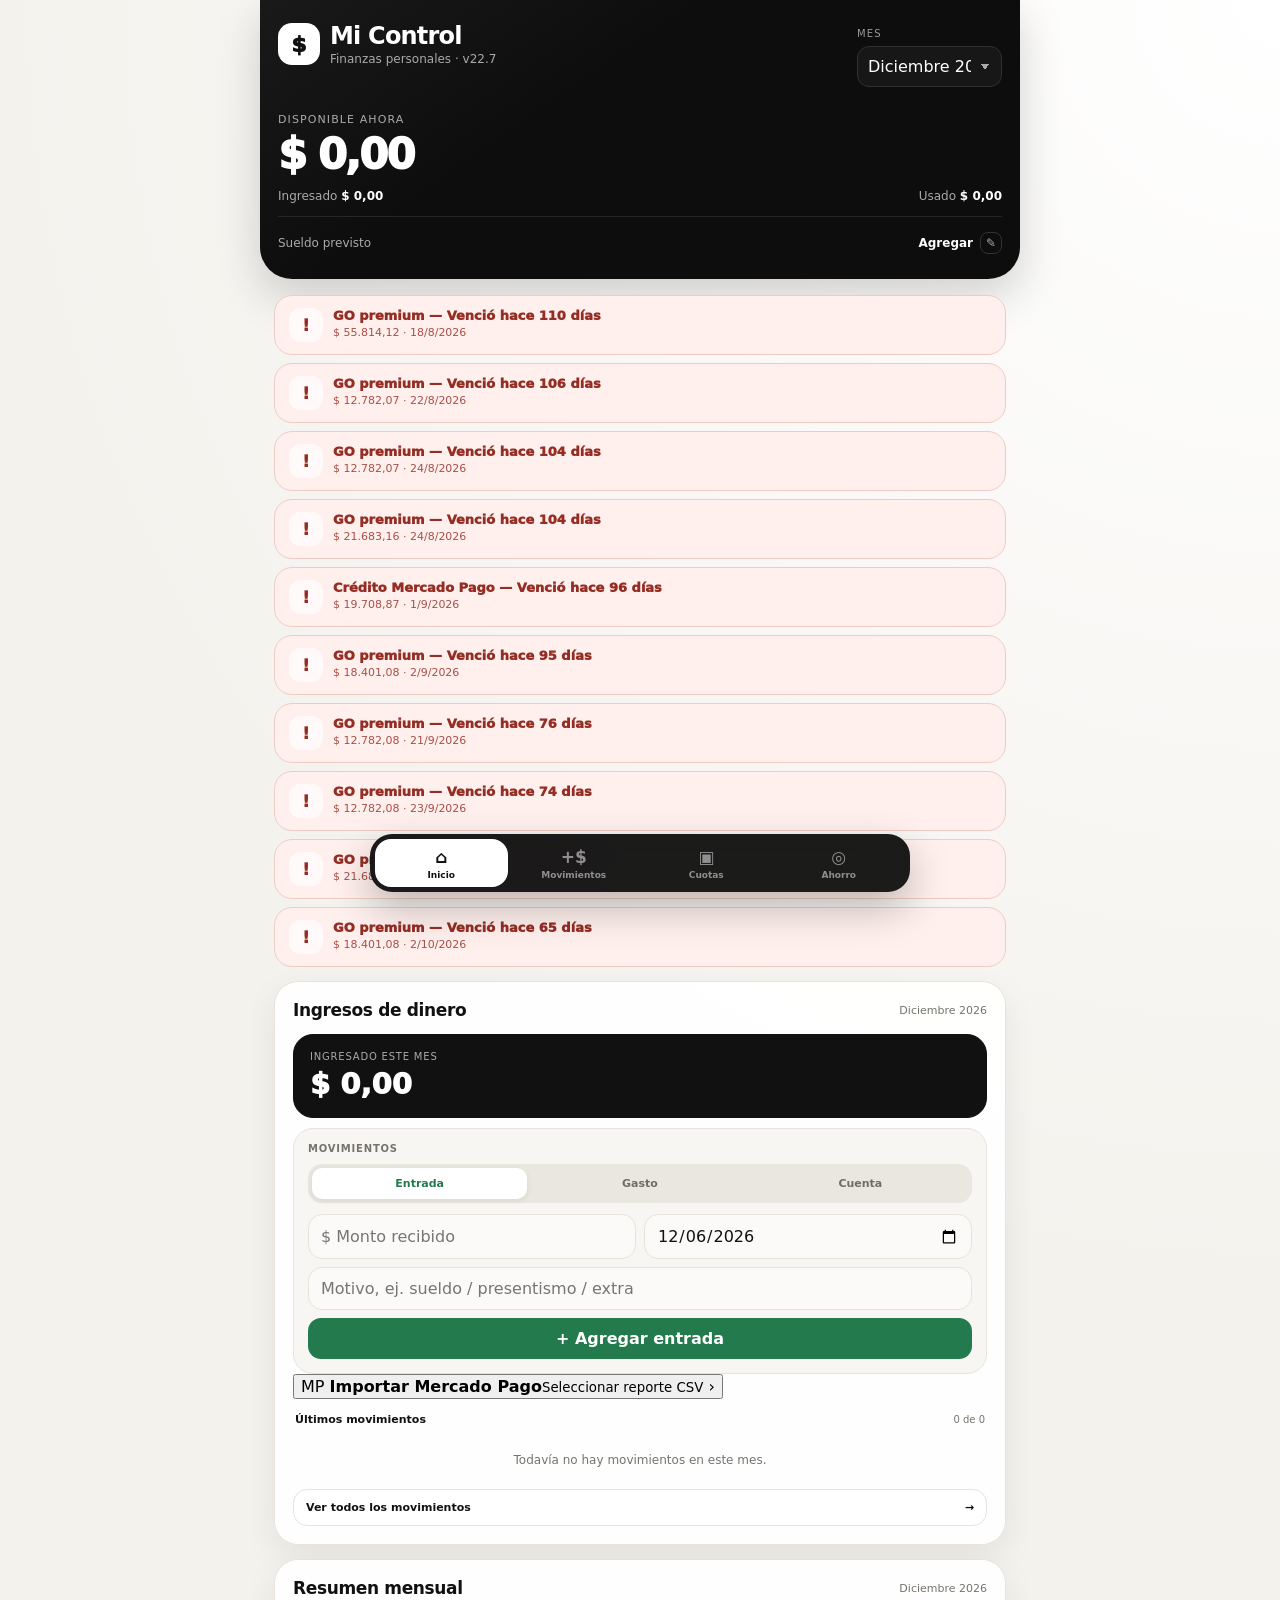
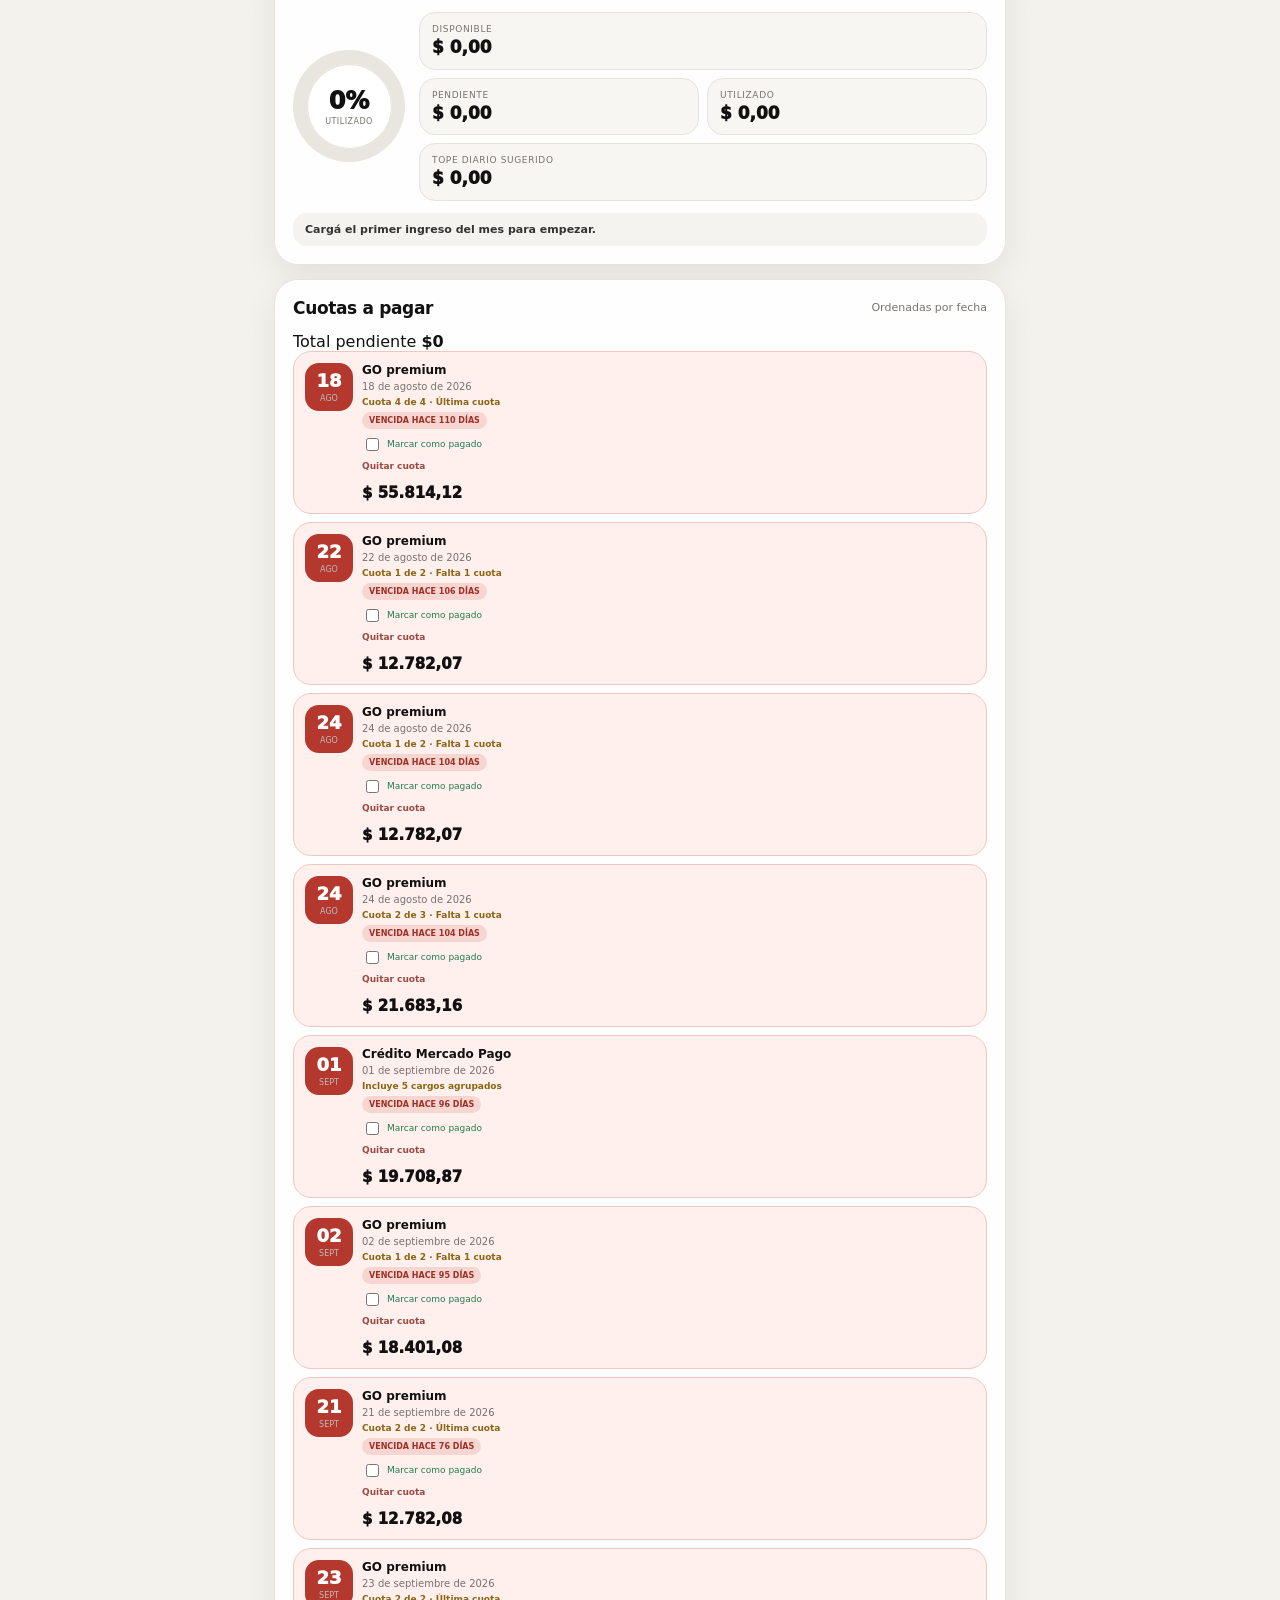
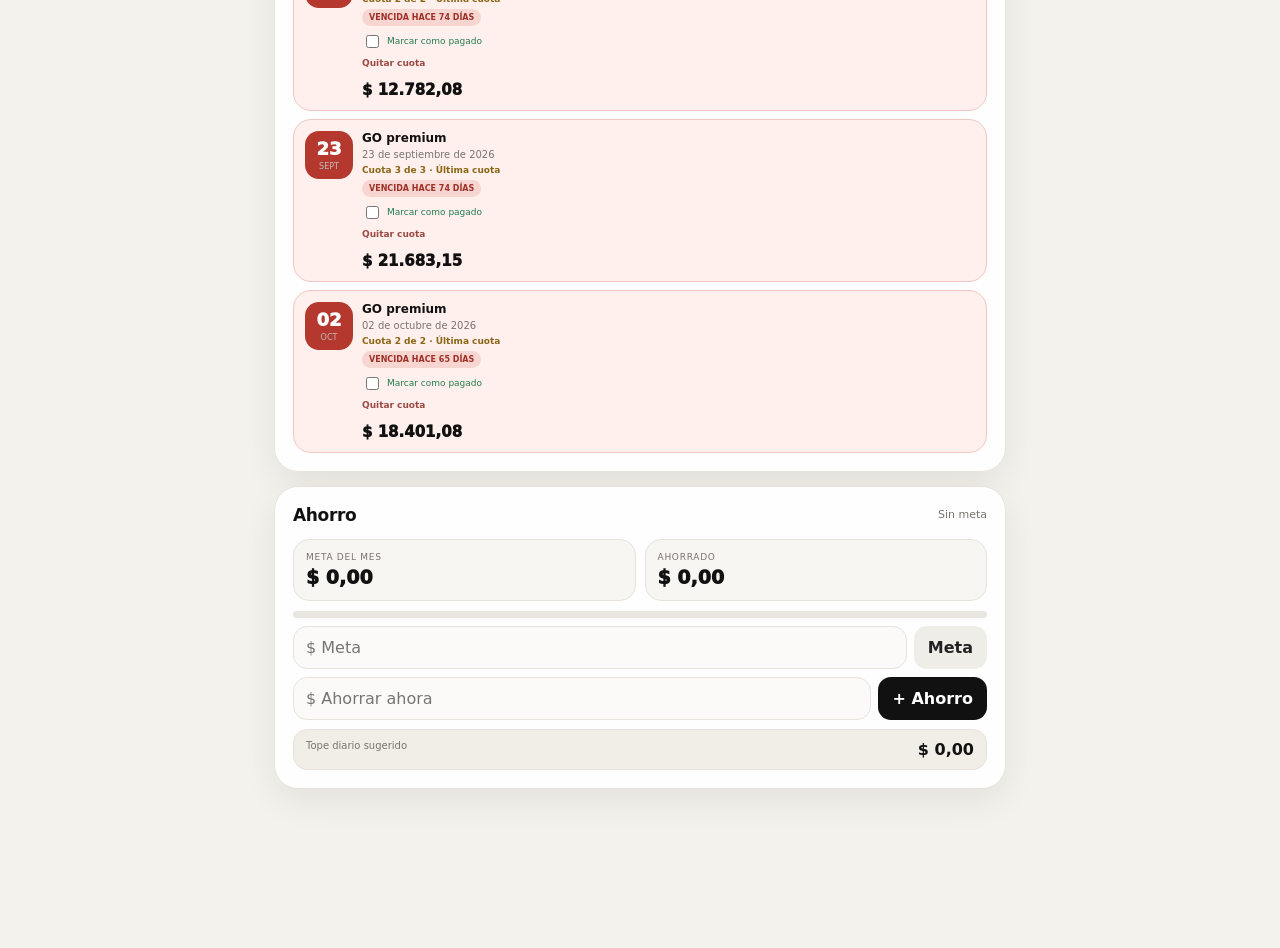
==== commit 46711242: "Mostrar botón Importar Mercado Pago" ====
--- a/index.html
+++ b/index.html
@@ -6,7 +6,7 @@
 <meta name="theme-color" content="#0d0d0d">
 <title>Mi Control</title>
 <link rel="manifest" href="manifest.json">
-<link rel="stylesheet" href="base.css?v=225"><link rel="stylesheet" href="enhancements.css?v=225">
+<link rel="stylesheet" href="base.css?v=227"><link rel="stylesheet" href="enhancements.css?v=227">
 </head>
 <body>
 <div class="app">
@@ -17,7 +17,7 @@
 
 <header class="hero" id="inicio">
  <div class="heroTop">
-  <div class="brand"><div class="logo">$</div><div><h1>Mi Control</h1><p>Finanzas personales · v22.6</p></div></div>
+  <div class="brand"><div class="logo">$</div><div><h1>Mi Control</h1><p>Finanzas personales · v22.7</p></div></div>
   <div class="monthWrap"><label>Mes</label><select id="monthPicker"></select></div>
  </div>
  <div class="heroBalance">
@@ -88,6 +88,16 @@
   </div>
  </div>
 
+ <div class="mpImportBox">
+   <button class="mpImportBtn" id="mpImportBtn" type="button">
+     <span class="mpImportLogo" aria-hidden="true">MP</span>
+     <span class="mpImportText"><strong>Importar Mercado Pago</strong><small>Seleccionar reporte CSV</small></span>
+     <span class="mpImportArrow">›</span>
+   </button>
+   <input id="mpFileInput" type="file" accept=".csv,text/csv" hidden>
+   <div class="mpFileName" id="mpFileName"></div>
+ </div>
+
  <div class="recentHead">
    <strong>Últimos movimientos</strong>
    <span id="recentMovementCount">0 movimientos</span>
@@ -137,7 +147,10 @@
 
 <section class="card" id="cuotas">
  <div class="sectionHead"><h2 class="sectionTitle">Cuotas a pagar</h2><span class="sectionHint">Ordenadas por fecha</span></div>
- <div id="paymentTotalBox" style="display:flex;align-items:center;justify-content:space-between;gap:12px;padding:13px 14px;margin:-2px 0 12px;border-radius:16px;background:#111;color:#fff"><span style="font-size:10px;text-transform:uppercase;letter-spacing:.08em;color:#aaa;font-weight:800">Total pendiente</span><strong id="paymentPendingTotal" style="font-size:20px;font-weight:950;letter-spacing:-.4px;text-align:right">$0</strong></div>
+ <div class="paymentTotalBox">
+   <span>Total pendiente</span>
+   <strong id="paymentPendingTotal">$0</strong>
+ </div>
  <div class="schedule" id="paymentList"></div>
 </section>
 
@@ -188,19 +201,6 @@
   </section>
 </div>
 
-<script src="app1.js?v=225"></script><script src="app2.js?v=225"></script><script src="app3.js?v=225"></script>
-<script>
-(()=>{
- const originalRenderPayments=renderPayments;
- renderPayments=function(){
-   originalRenderPayments();
-   const list=allPayments();
-   const total=list.filter(p=>!isPaidPayment(p)).reduce((s,p)=>s+Number(p.amount||0),0);
-   const el=document.getElementById("paymentPendingTotal");
-   if(el)el.textContent=money(total);
- };
- renderPayments();
-})();
-</script>
+<script src="app1.js?v=227"></script><script src="app2.js?v=227"></script><script src="app3.js?v=227"></script>
 </body>
 </html>
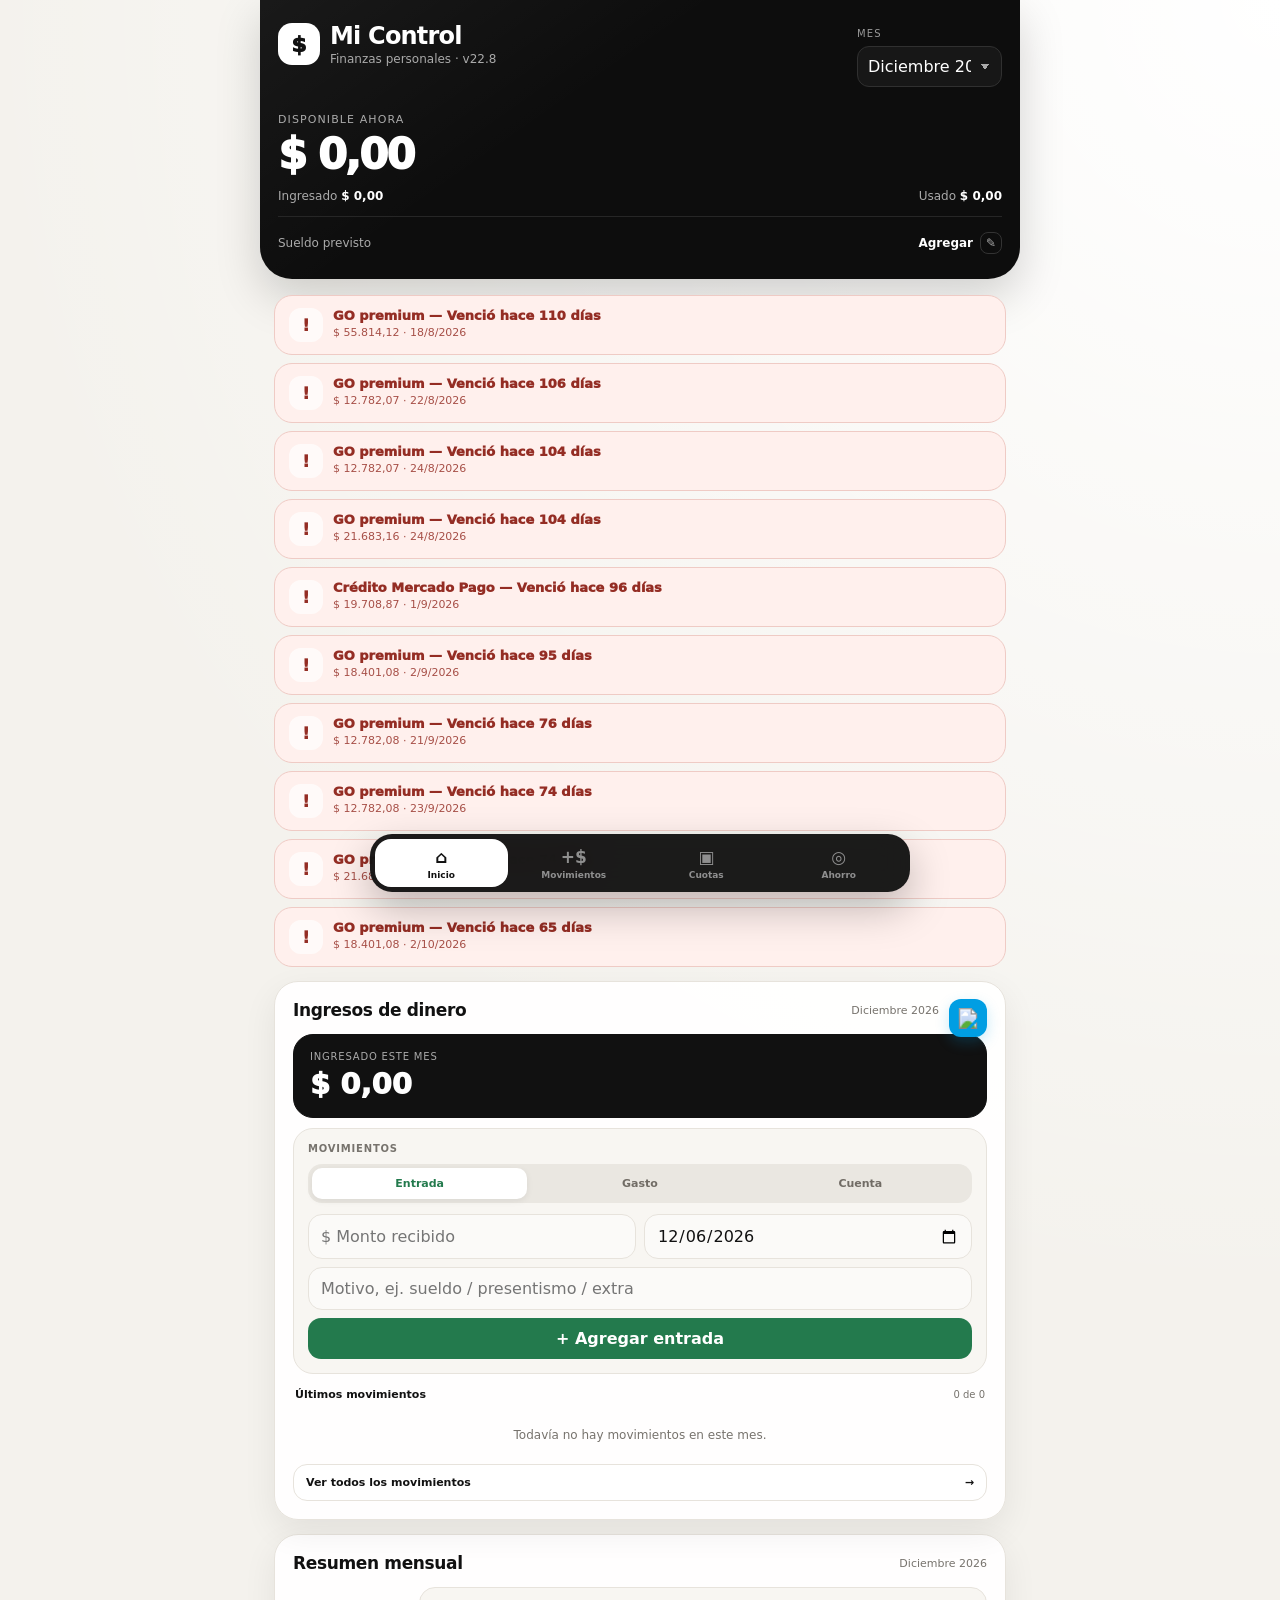
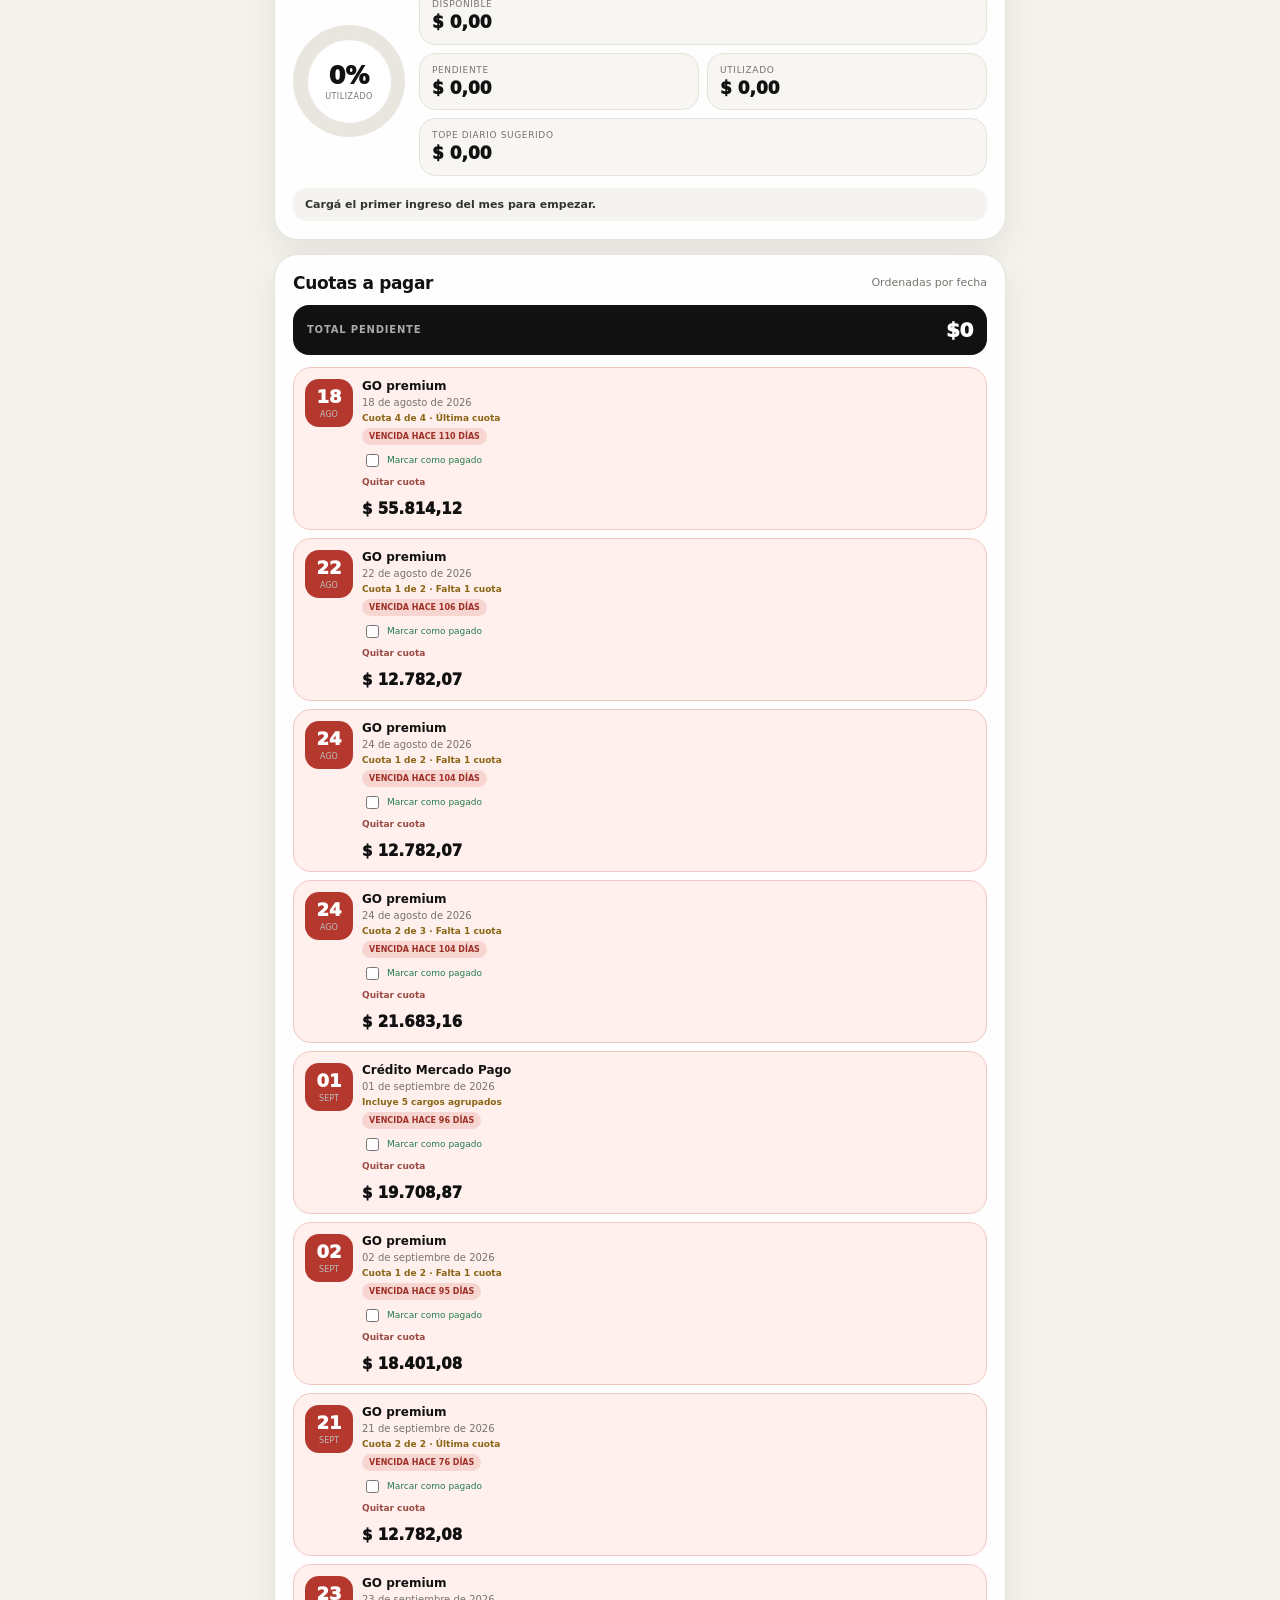
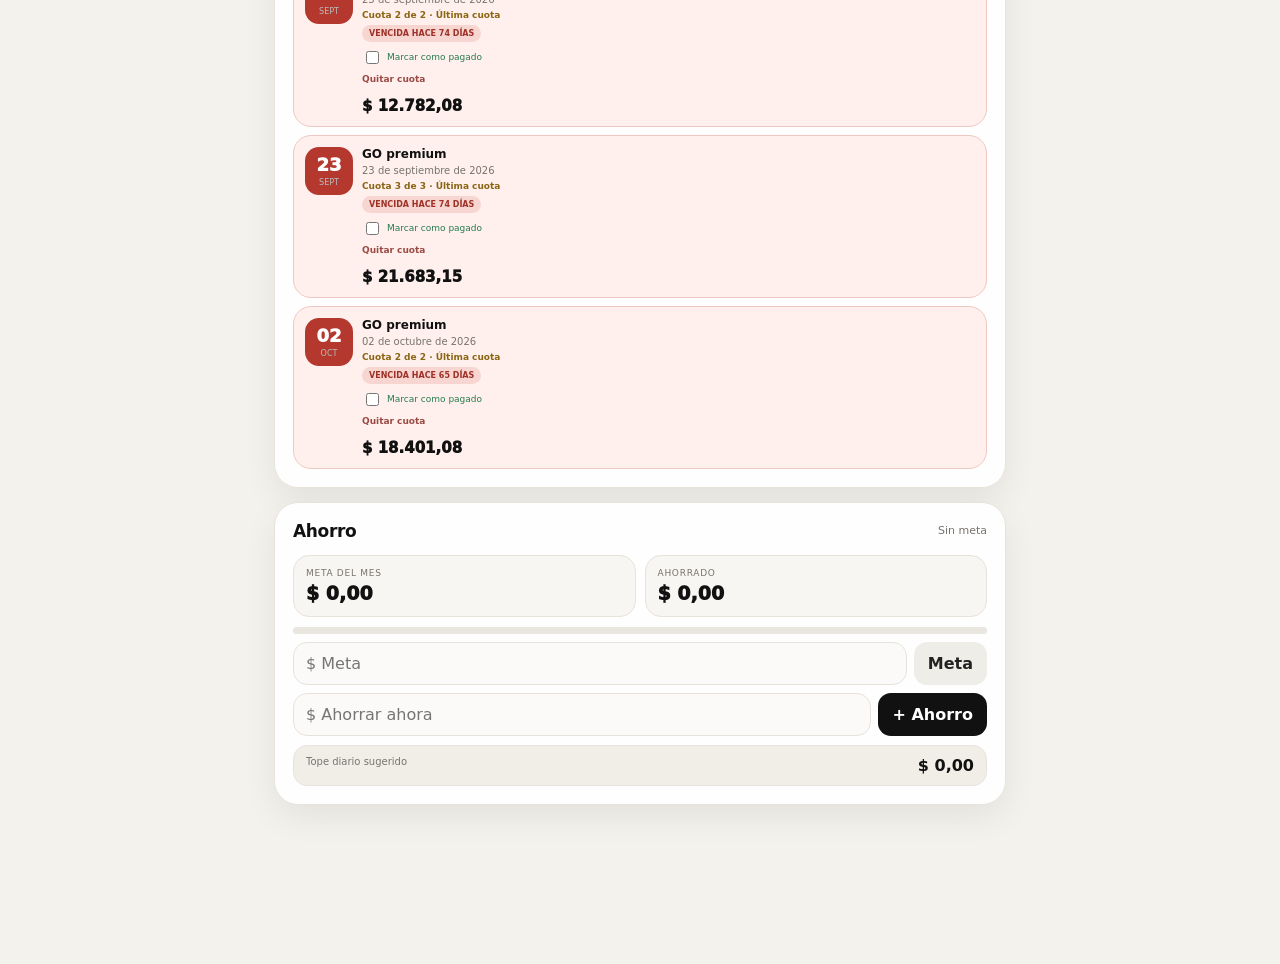
==== commit 0bc1e4b7: "Publicar Mercado Pago CSV compacto en Mi Control" ====
--- a/index.html
+++ b/index.html
@@ -6,7 +6,7 @@
 <meta name="theme-color" content="#0d0d0d">
 <title>Mi Control</title>
 <link rel="manifest" href="manifest.json">
-<link rel="stylesheet" href="base.css?v=227"><link rel="stylesheet" href="enhancements.css?v=227">
+<link rel="stylesheet" href="base.css?v=227"><link rel="stylesheet" href="enhancements.css?v=227"><link rel="stylesheet" href="mp.css?v=228">
 </head>
 <body>
 <div class="app">
@@ -17,7 +17,7 @@
 
 <header class="hero" id="inicio">
  <div class="heroTop">
-  <div class="brand"><div class="logo">$</div><div><h1>Mi Control</h1><p>Finanzas personales · v22.7</p></div></div>
+  <div class="brand"><div class="logo">$</div><div><h1>Mi Control</h1><p>Finanzas personales · v22.8</p></div></div>
   <div class="monthWrap"><label>Mes</label><select id="monthPicker"></select></div>
  </div>
  <div class="heroBalance">
@@ -201,6 +201,6 @@
   </section>
 </div>
 
-<script src="app1.js?v=227"></script><script src="app2.js?v=227"></script><script src="app3.js?v=227"></script>
+<script src="app1.js?v=227"></script><script src="app2.js?v=227"></script><script src="app3.js?v=227"></script><script src="mp-import.js?v=228"></script>
 </body>
 </html>
--- a/enhancements.css
+++ b/enhancements.css
@@ -57,13 +57,11 @@
   .moveFields{grid-template-columns:1fr}
   .moveFields .wide{grid-column:1}
 }
-
 .removePaymentBtn{
   margin-top:6px;border:0;background:transparent;color:#9b4a43;
   font-size:9px;font-weight:850;padding:0;text-align:left
 }
 .removePaymentBtn:active{opacity:.55}
-
 /* v22.2 · Resumen mensual formal con círculo */
 .monthSummary{
   display:grid;
@@ -123,7 +121,6 @@
   .monthSummary{grid-template-columns:1fr}
   .monthSummary .ring{margin-bottom:2px}
 }
-
 /* v22.3 · navegación y pantalla separada de movimientos */
 .bottomNav{grid-template-columns:repeat(4,1fr)!important}
 .pageView{display:block}
@@ -153,3 +150,23 @@
 }
 .movementsScreenTitle{font-size:19px;font-weight:950;letter-spacing:-.4px}
 .movementsScreenSub{margin:3px 0 0 48px;font-size:10px;color:var(--muted)}
+.paymentTotalBox{display:flex;align-items:center;justify-content:space-between;gap:12px;padding:13px 14px;margin:-2px 0 12px;border-radius:16px;background:#111;color:#fff}
+.paymentTotalBox span{font-size:10px;text-transform:uppercase;letter-spacing:.08em;color:#aaa;font-weight:800}
+.paymentTotalBox strong{font-size:20px;font-weight:950;letter-spacing:-.4px;text-align:right}
+/* v22.7 · Importar Mercado Pago */
+.mpImportBox{margin:12px 0 2px}
+.mpImportBtn{
+  width:100%;border:1px solid #cfe8f7;background:#eef9ff;color:#111;
+  border-radius:16px;padding:10px 12px;display:grid;grid-template-columns:42px 1fr auto;
+  gap:10px;align-items:center;text-align:left
+}
+.mpImportLogo{
+  width:42px;height:42px;border-radius:50%;background:#009ee3;color:#fff;
+  display:grid;place-items:center;font-size:13px;font-weight:950;letter-spacing:-.3px
+}
+.mpImportText{display:flex;flex-direction:column;gap:2px;min-width:0}
+.mpImportText strong{font-size:12px;font-weight:950}
+.mpImportText small{font-size:9px;color:#557786}
+.mpImportArrow{font-size:24px;color:#009ee3;font-weight:900}
+.mpFileName{display:none;margin:7px 4px 0;font-size:9px;color:var(--muted);overflow-wrap:anywhere}
+.mpFileName.show{display:block}
--- a/mp.css
+++ b/mp.css
@@ -0,0 +1,42 @@
+/* Mercado Pago · botón compacto */
+#ingresos{position:relative}
+#ingresos .sectionHead{padding-right:48px}
+.mpImportBox{
+  position:absolute;
+  top:17px;
+  right:18px;
+  margin:0;
+  z-index:3;
+}
+.mpImportBtn{
+  width:38px!important;
+  height:38px!important;
+  min-width:38px!important;
+  padding:0!important;
+  border:0!important;
+  border-radius:12px!important;
+  background:#009ee3!important;
+  display:grid!important;
+  grid-template-columns:1fr!important;
+  place-items:center!important;
+  box-shadow:0 5px 14px rgba(0,158,227,.22);
+  overflow:hidden;
+}
+.mpImportLogo{
+  width:30px!important;
+  height:24px!important;
+  border-radius:0!important;
+  background:transparent url('mercadopago-logo.svg?v=228') center/contain no-repeat!important;
+  color:transparent!important;
+  font-size:0!important;
+  overflow:hidden;
+}
+.mpImportText,.mpImportArrow{display:none!important}
+.mpFileName{display:none!important}
+.mpImportBtn:active{transform:scale(.96)}
+@media(max-width:430px){
+  .mpImportBox{top:16px;right:16px}
+  .mpImportBtn{width:36px!important;height:36px!important;min-width:36px!important;border-radius:11px!important}
+  .mpImportLogo{width:28px!important;height:22px!important}
+  #ingresos .sectionHead{padding-right:44px}
+}
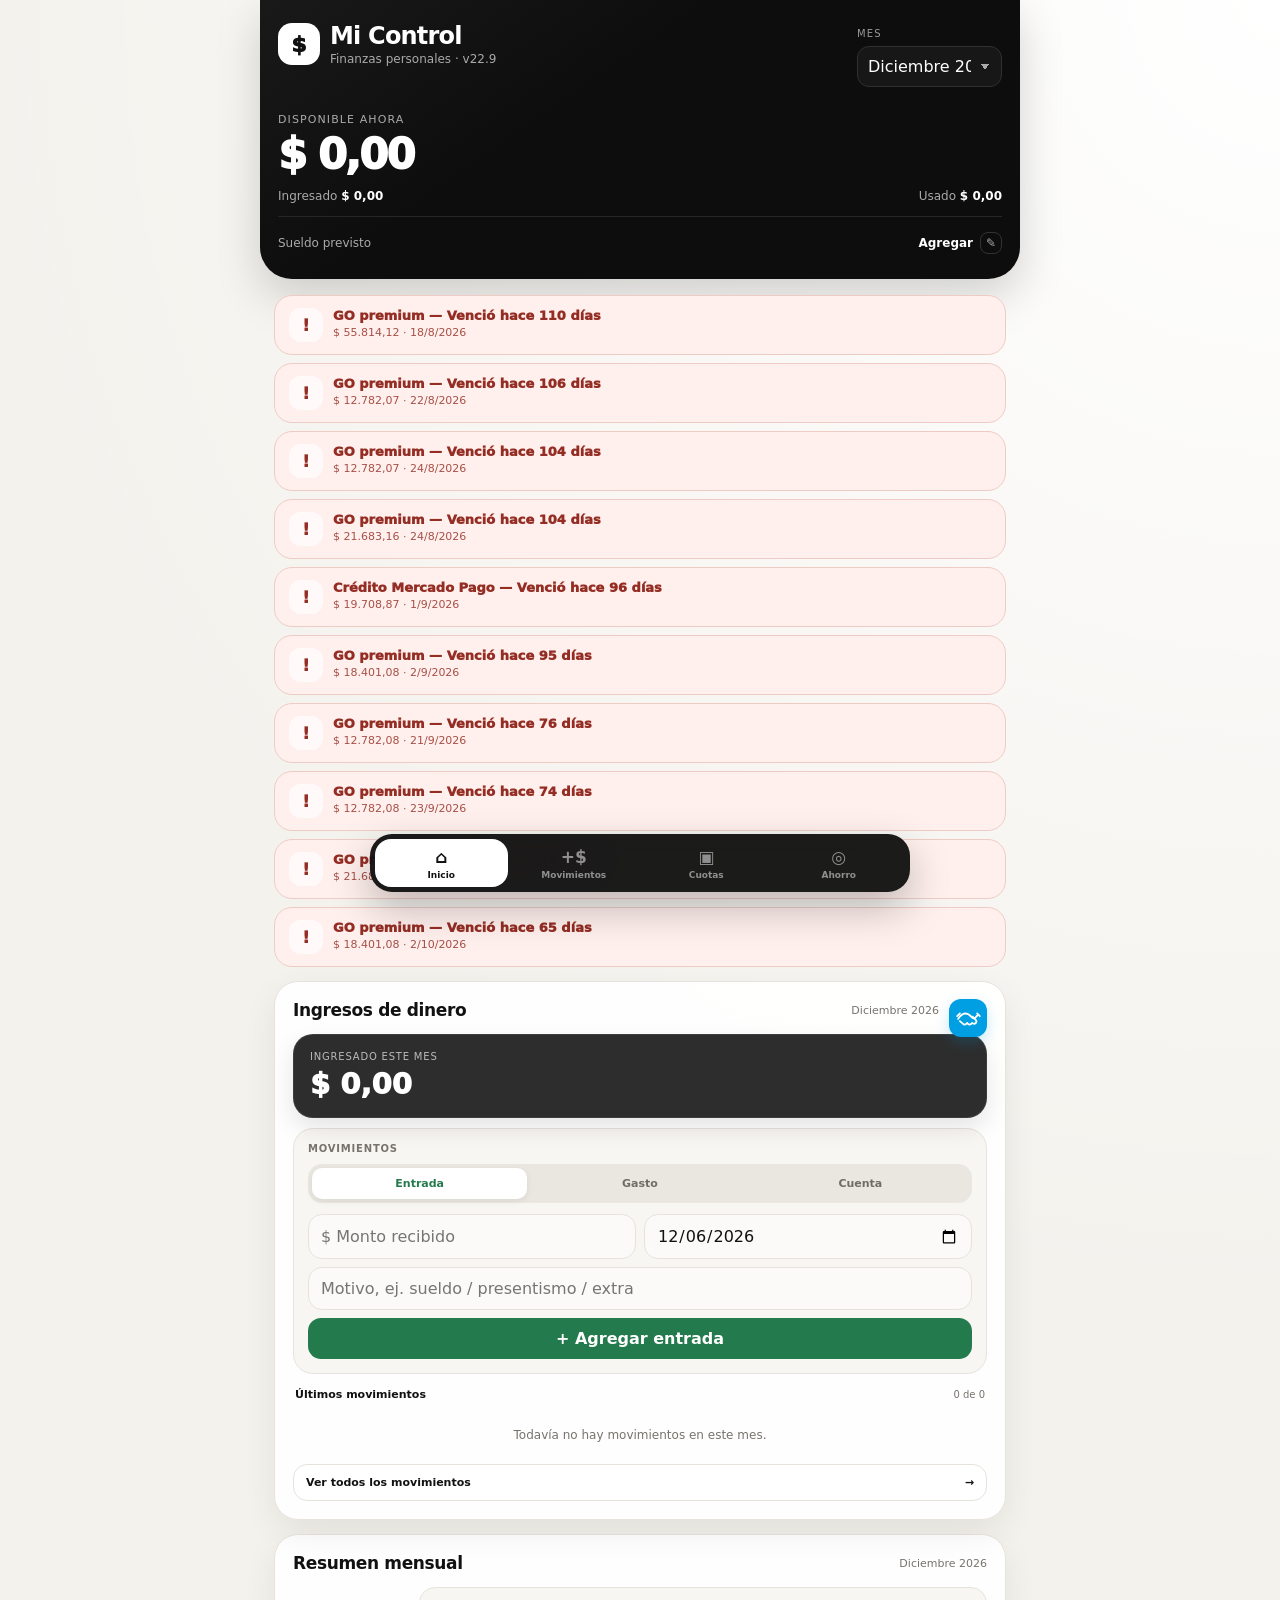
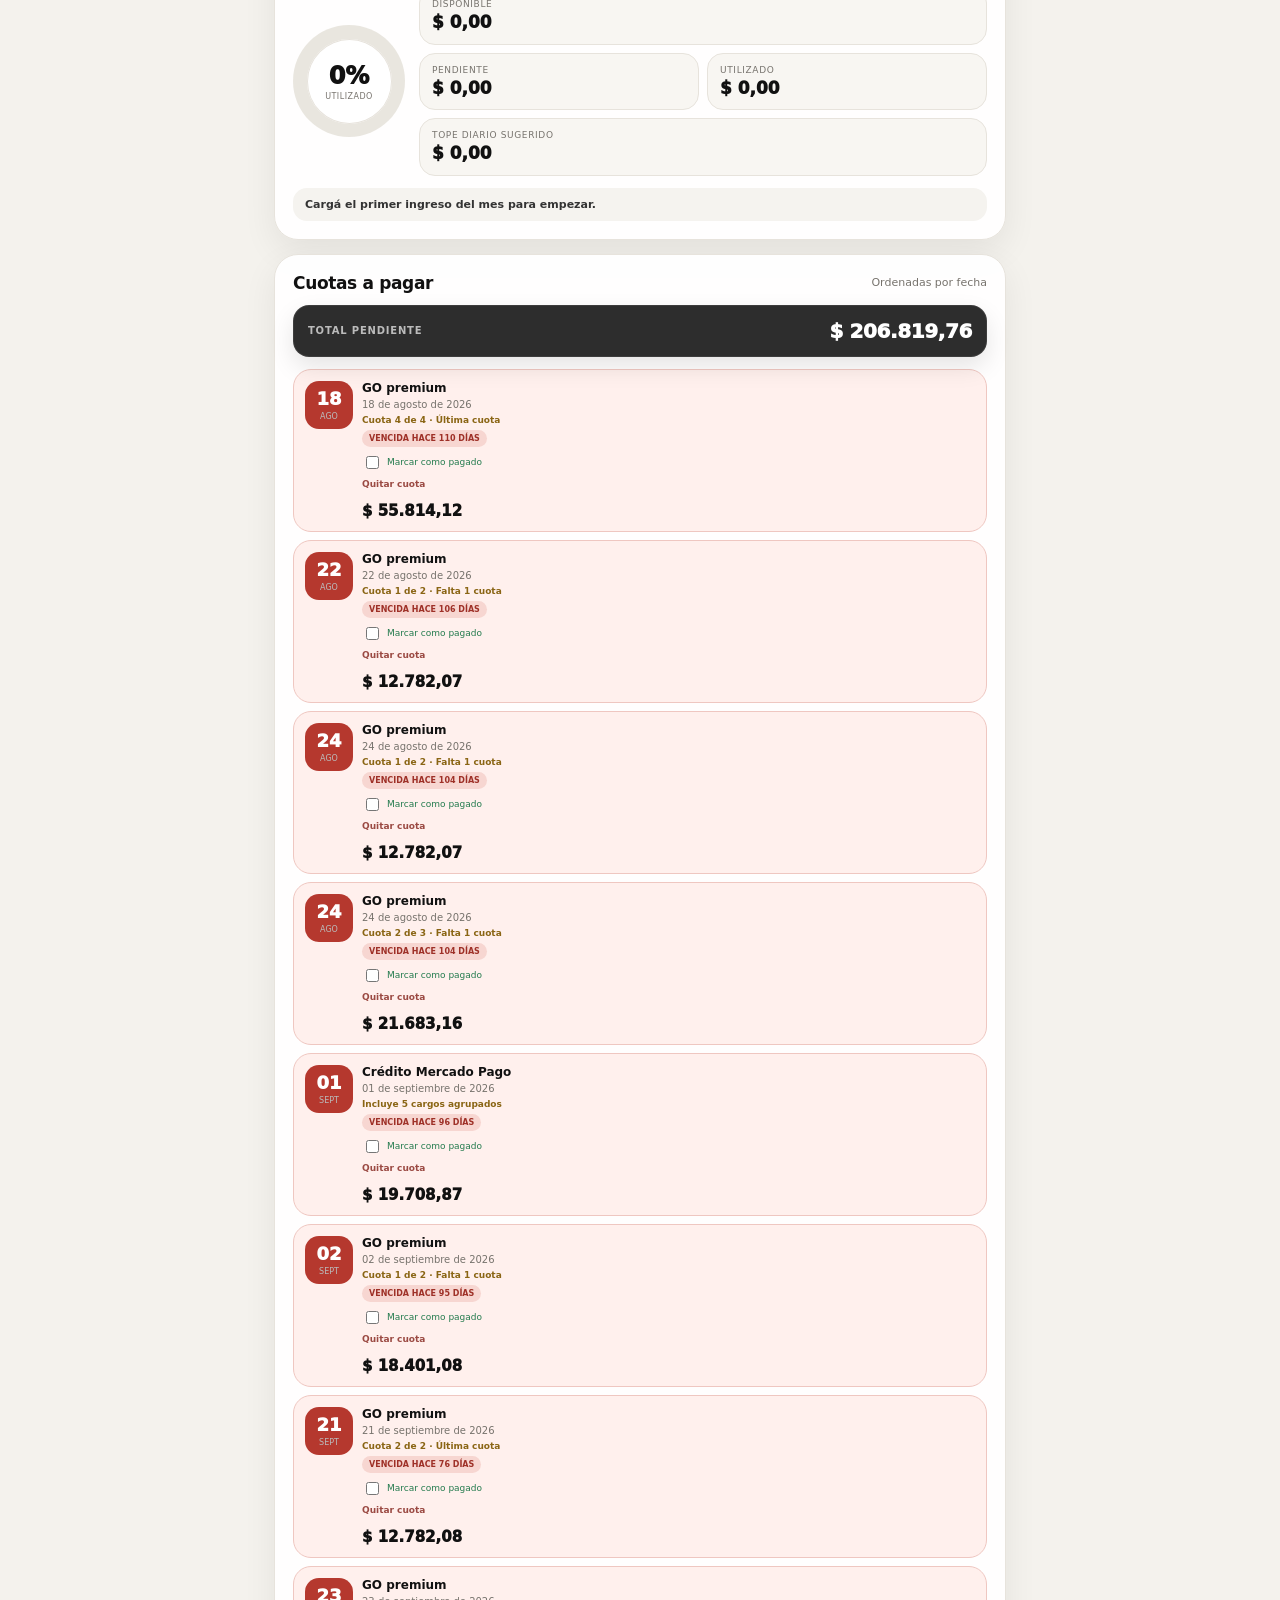
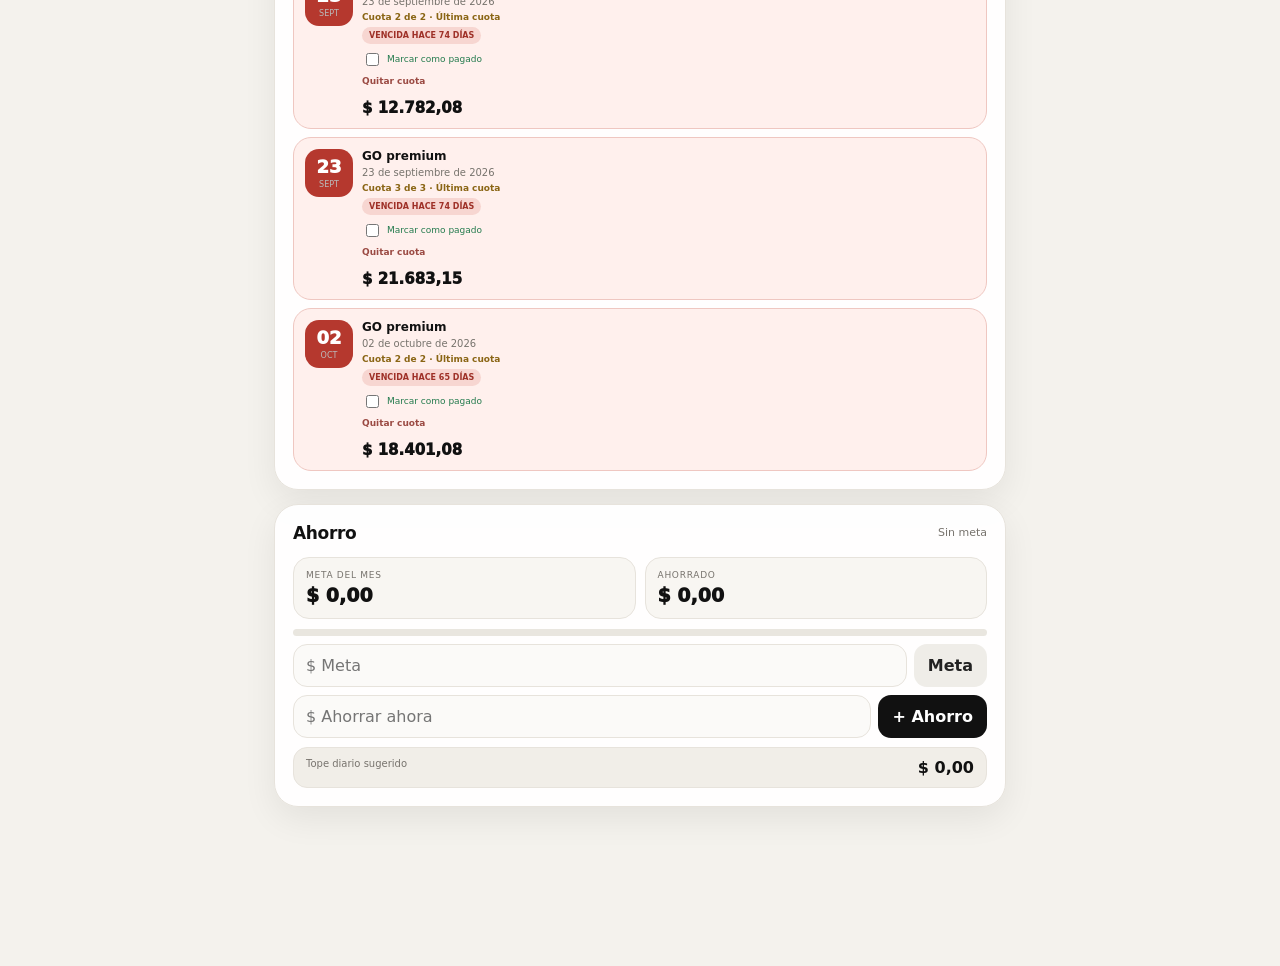
==== commit 5d66b6ac: "Forzar actualización visual v22.9" ====
--- a/index.html
+++ b/index.html
@@ -6,7 +6,7 @@
 <meta name="theme-color" content="#0d0d0d">
 <title>Mi Control</title>
 <link rel="manifest" href="manifest.json">
-<link rel="stylesheet" href="base.css?v=227"><link rel="stylesheet" href="enhancements.css?v=227"><link rel="stylesheet" href="mp.css?v=228">
+<link rel="stylesheet" href="base.css?v=227"><link rel="stylesheet" href="enhancements.css?v=227"><link rel="stylesheet" href="mp.css?v=229">
 </head>
 <body>
 <div class="app">
@@ -17,7 +17,7 @@
 
 <header class="hero" id="inicio">
  <div class="heroTop">
-  <div class="brand"><div class="logo">$</div><div><h1>Mi Control</h1><p>Finanzas personales · v22.8</p></div></div>
+  <div class="brand"><div class="logo">$</div><div><h1>Mi Control</h1><p>Finanzas personales · v22.9</p></div></div>
   <div class="monthWrap"><label>Mes</label><select id="monthPicker"></select></div>
  </div>
  <div class="heroBalance">
@@ -89,7 +89,7 @@
  </div>
 
  <div class="mpImportBox">
-   <button class="mpImportBtn" id="mpImportBtn" type="button">
+   <button class="mpImportBtn" id="mpImportBtn" type="button" aria-label="Importar Mercado Pago">
      <span class="mpImportLogo" aria-hidden="true">MP</span>
      <span class="mpImportText"><strong>Importar Mercado Pago</strong><small>Seleccionar reporte CSV</small></span>
      <span class="mpImportArrow">›</span>
@@ -201,6 +201,6 @@
   </section>
 </div>
 
-<script src="app1.js?v=227"></script><script src="app2.js?v=227"></script><script src="app3.js?v=227"></script><script src="mp-import.js?v=228"></script>
+<script src="app1.js?v=227"></script><script src="app2.js?v=229"></script><script src="app3.js?v=227"></script><script src="mp-import.js?v=229"></script>
 </body>
 </html>
--- a/enhancements.css
+++ b/enhancements.css
@@ -153,20 +153,16 @@
 .paymentTotalBox{display:flex;align-items:center;justify-content:space-between;gap:12px;padding:13px 14px;margin:-2px 0 12px;border-radius:16px;background:#111;color:#fff}
 .paymentTotalBox span{font-size:10px;text-transform:uppercase;letter-spacing:.08em;color:#aaa;font-weight:800}
 .paymentTotalBox strong{font-size:20px;font-weight:950;letter-spacing:-.4px;text-align:right}
-/* v22.7 · Importar Mercado Pago */
-.mpImportBox{margin:12px 0 2px}
+/* Mercado Pago compacto */
+.mpImportBox{margin:10px 0 2px;display:flex;justify-content:flex-end}
 .mpImportBtn{
-  width:100%;border:1px solid #cfe8f7;background:#eef9ff;color:#111;
-  border-radius:16px;padding:10px 12px;display:grid;grid-template-columns:42px 1fr auto;
-  gap:10px;align-items:center;text-align:left
+  width:42px;height:42px;padding:0;border:0;background:#009ee3;border-radius:13px;
+  display:grid;place-items:center;overflow:hidden;box-shadow:0 5px 14px rgba(0,158,227,.18)
 }
 .mpImportLogo{
-  width:42px;height:42px;border-radius:50%;background:#009ee3;color:#fff;
-  display:grid;place-items:center;font-size:13px;font-weight:950;letter-spacing:-.3px
+  width:34px;height:34px;border:0;border-radius:0;background:transparent;color:transparent;
+  font-size:0;display:block;background-image:url('./mercadopago-logo.svg');background-repeat:no-repeat;
+  background-position:center;background-size:contain
 }
-.mpImportText{display:flex;flex-direction:column;gap:2px;min-width:0}
-.mpImportText strong{font-size:12px;font-weight:950}
-.mpImportText small{font-size:9px;color:#557786}
-.mpImportArrow{font-size:24px;color:#009ee3;font-weight:900}
-.mpFileName{display:none;margin:7px 4px 0;font-size:9px;color:var(--muted);overflow-wrap:anywhere}
-.mpFileName.show{display:block}
+.mpImportText,.mpImportArrow,.mpFileName{display:none!important}
+.mpImportBtn:active{transform:scale(.96)}
--- a/mp.css
+++ b/mp.css
@@ -23,10 +23,15 @@
   overflow:hidden;
 }
 .mpImportLogo{
-  width:30px!important;
-  height:24px!important;
+  width:29px!important;
+  height:22px!important;
+  display:block!important;
   border-radius:0!important;
-  background:transparent url('mercadopago-logo.svg?v=228') center/contain no-repeat!important;
+  background-color:transparent!important;
+  background-image:url("data:image/svg+xml,%3Csvg xmlns='http://www.w3.org/2000/svg' viewBox='0 0 64 44'%3E%3Cg fill='none' stroke='%23fff' stroke-width='4' stroke-linecap='round' stroke-linejoin='round'%3E%3Cpath d='M9 24c5-8 11-12 17-12 4 0 7 2 10 5l4 4c2 2 5 2 7 0l4-4'/%3E%3Cpath d='M13 29l7 6c2 2 5 2 7 0l2-2 2 2c2 2 5 2 7 0l2-2 2 1c2 1 4 1 6-1 2-2 2-5 0-7l-7-7'/%3E%3Cpath d='M7 18l6-6M57 18l-6-6'/%3E%3C/g%3E%3C/svg%3E")!important;
+  background-position:center!important;
+  background-size:contain!important;
+  background-repeat:no-repeat!important;
   color:transparent!important;
   font-size:0!important;
   overflow:hidden;
@@ -34,9 +39,25 @@
 .mpImportText,.mpImportArrow{display:none!important}
 .mpFileName{display:none!important}
 .mpImportBtn:active{transform:scale(.96)}
+
+/* Totales · negro translúcido */
+#ingresos .totalBox,
+#cuotas .paymentTotalBox{
+  background:rgba(17,17,17,.88)!important;
+  border:1px solid rgba(255,255,255,.08)!important;
+  color:#fff!important;
+  box-shadow:0 10px 24px rgba(0,0,0,.10)!important;
+  backdrop-filter:blur(8px);
+  -webkit-backdrop-filter:blur(8px);
+}
+#ingresos .totalBox .small,
+#cuotas .paymentTotalBox span{color:rgba(255,255,255,.68)!important}
+#ingresos .totalBox .big,
+#cuotas .paymentTotalBox strong{color:#fff!important}
+
 @media(max-width:430px){
   .mpImportBox{top:16px;right:16px}
   .mpImportBtn{width:36px!important;height:36px!important;min-width:36px!important;border-radius:11px!important}
-  .mpImportLogo{width:28px!important;height:22px!important}
+  .mpImportLogo{width:27px!important;height:21px!important}
   #ingresos .sectionHead{padding-right:44px}
 }
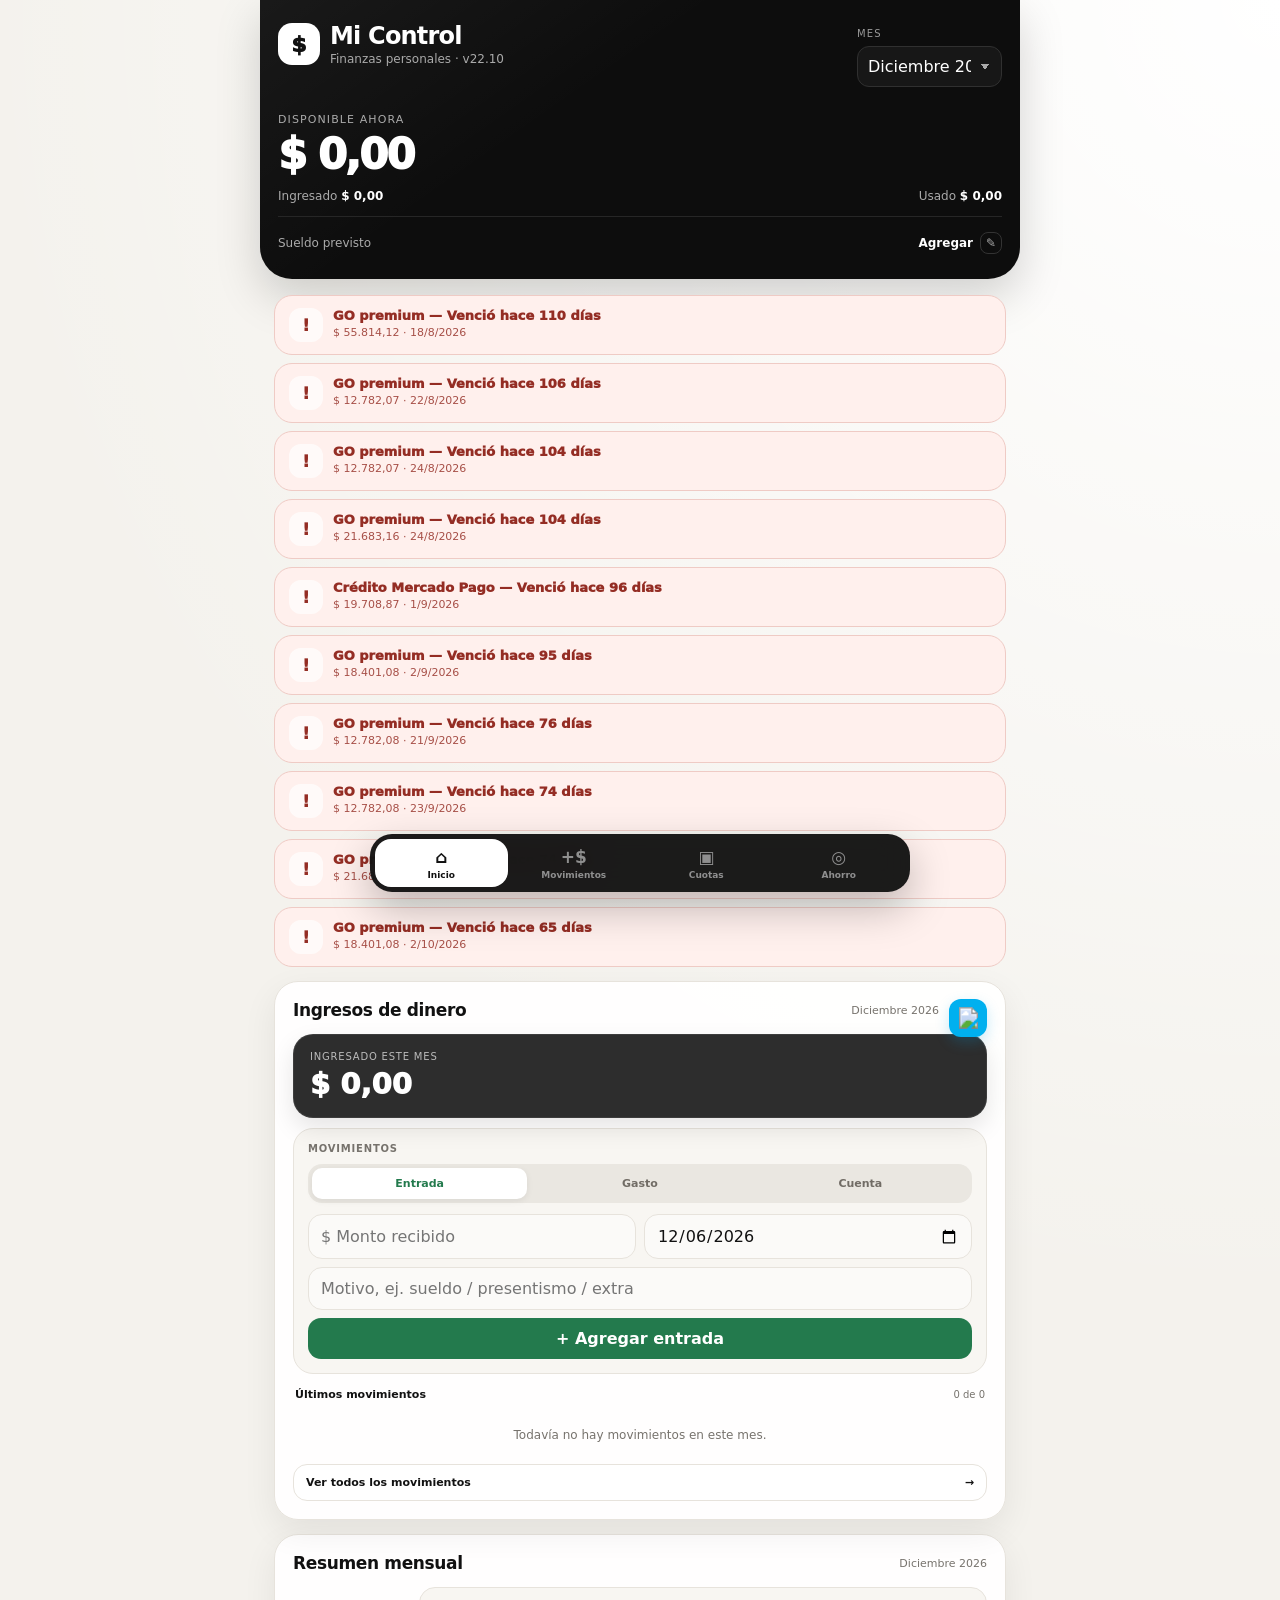
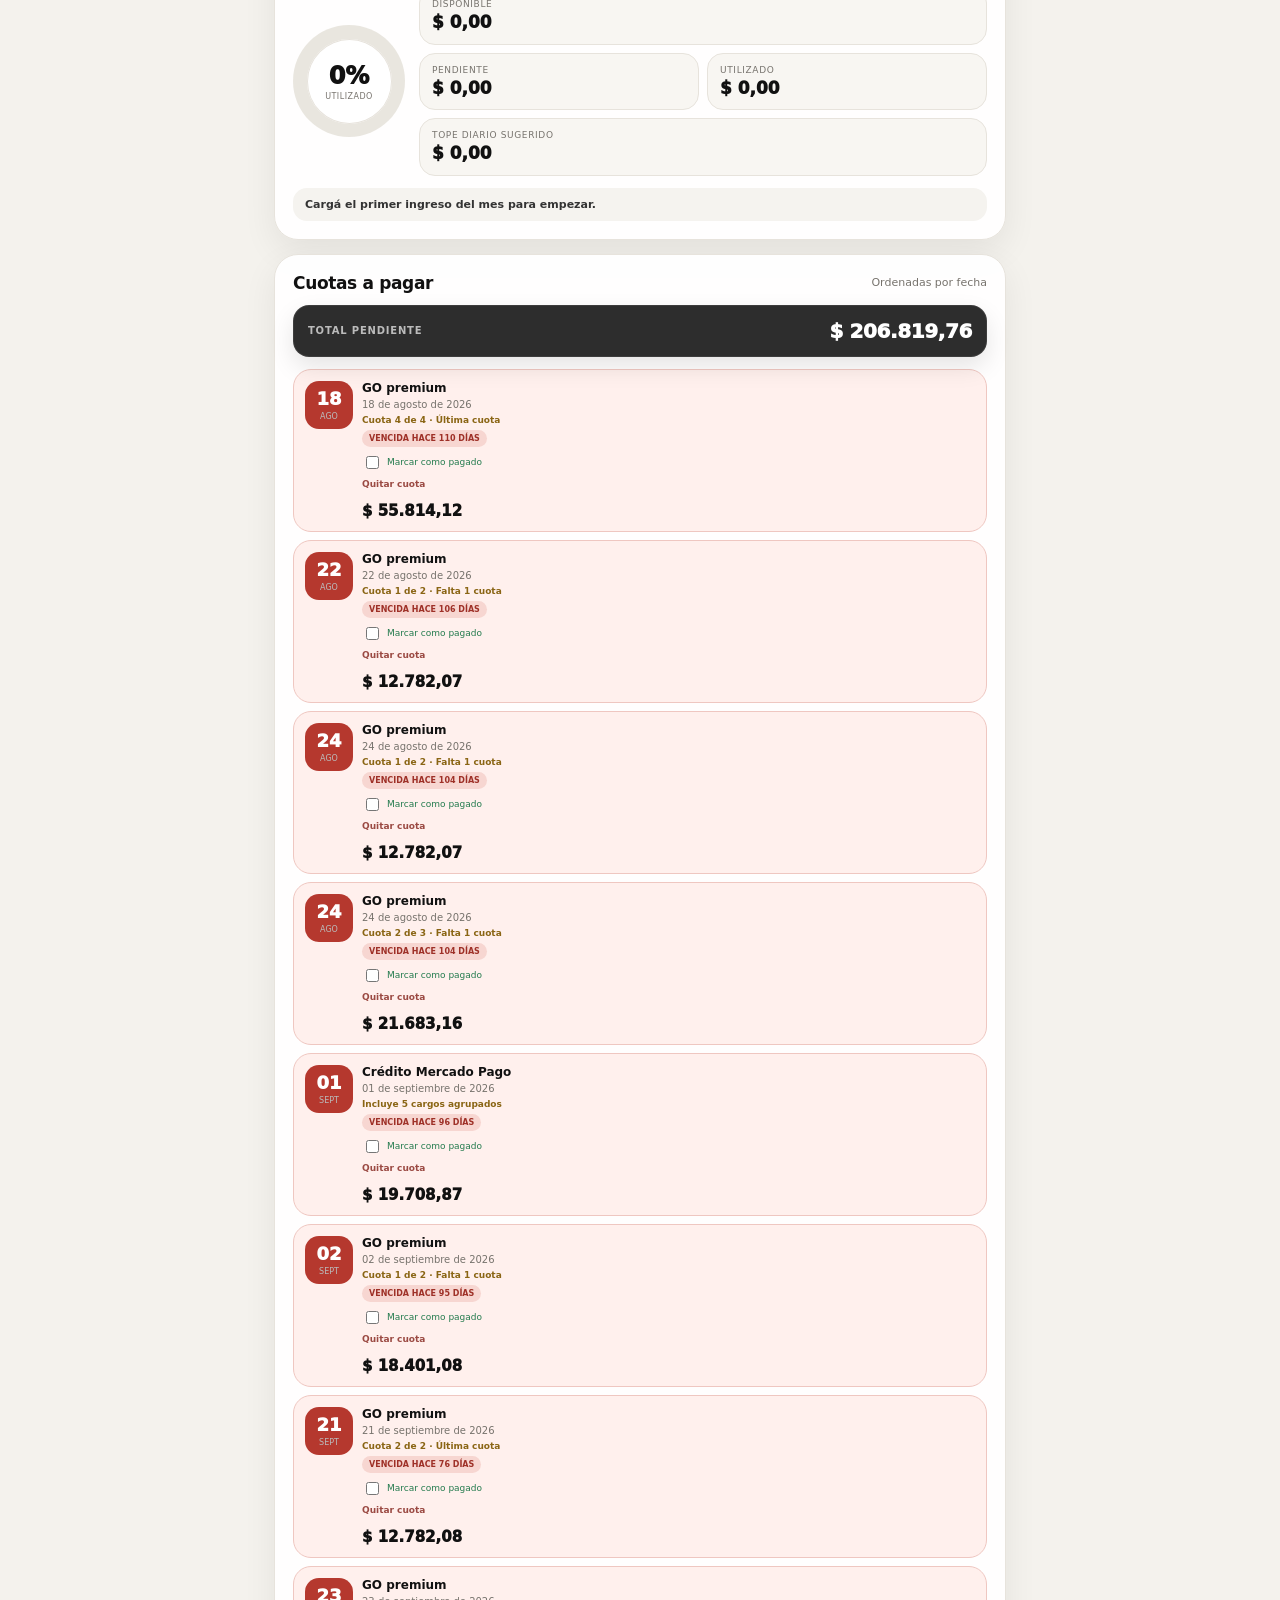
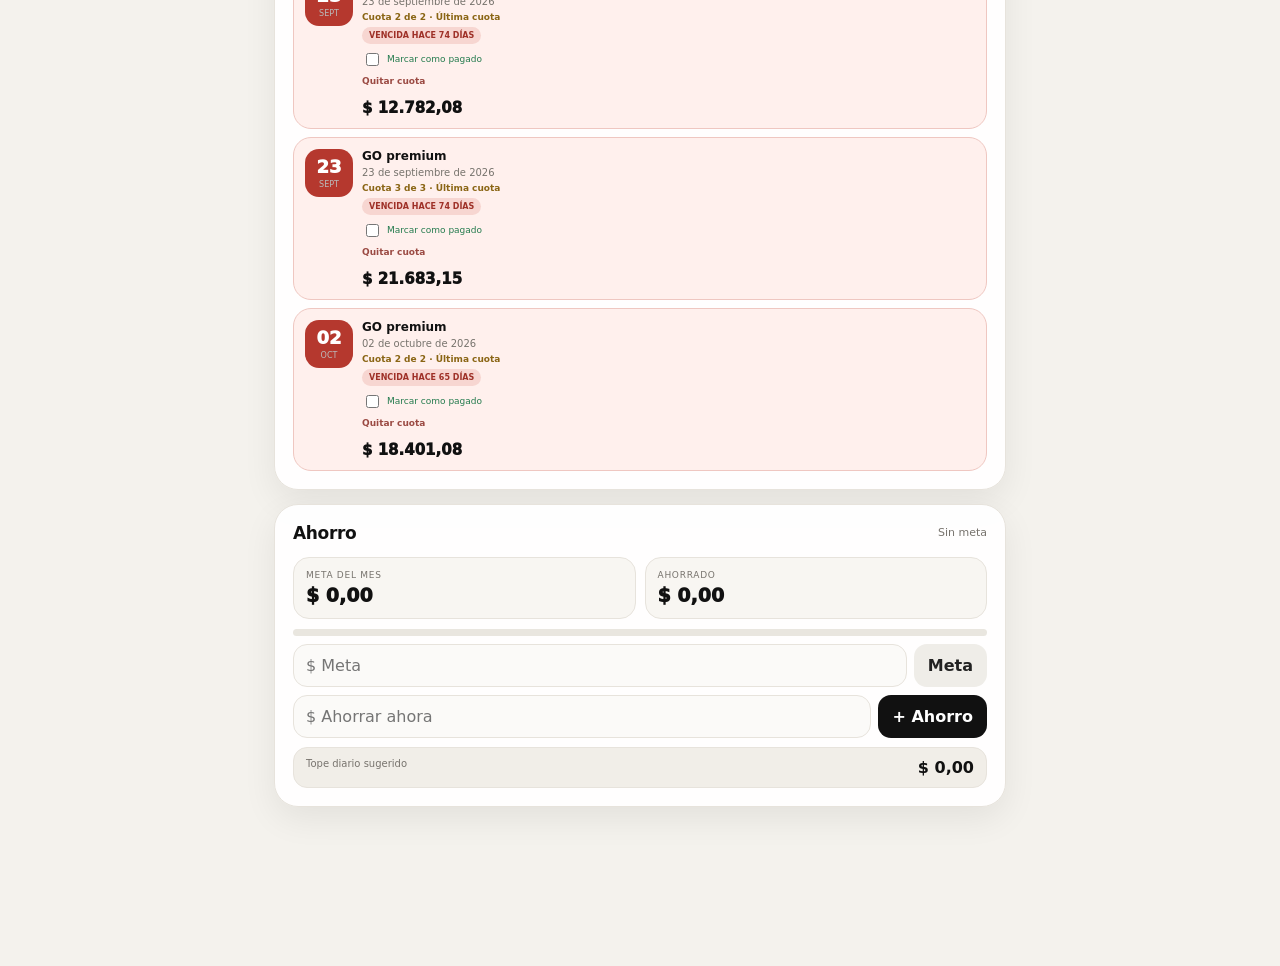
==== commit 903ede67: "Actualizar logo Mercado Pago v22.10" ====
--- a/index.html
+++ b/index.html
@@ -6,7 +6,7 @@
 <meta name="theme-color" content="#0d0d0d">
 <title>Mi Control</title>
 <link rel="manifest" href="manifest.json">
-<link rel="stylesheet" href="base.css?v=227"><link rel="stylesheet" href="enhancements.css?v=227"><link rel="stylesheet" href="mp.css?v=229">
+<link rel="stylesheet" href="base.css?v=227"><link rel="stylesheet" href="enhancements.css?v=227"><link rel="stylesheet" href="mp.css?v=230">
 </head>
 <body>
 <div class="app">
@@ -17,7 +17,7 @@
 
 <header class="hero" id="inicio">
  <div class="heroTop">
-  <div class="brand"><div class="logo">$</div><div><h1>Mi Control</h1><p>Finanzas personales · v22.9</p></div></div>
+  <div class="brand"><div class="logo">$</div><div><h1>Mi Control</h1><p>Finanzas personales · v22.10</p></div></div>
   <div class="monthWrap"><label>Mes</label><select id="monthPicker"></select></div>
  </div>
  <div class="heroBalance">
--- a/mp.css
+++ b/mp.css
@@ -15,7 +15,7 @@
   padding:0!important;
   border:0!important;
   border-radius:12px!important;
-  background:#009ee3!important;
+  background:#00b0ef!important;
   display:grid!important;
   grid-template-columns:1fr!important;
   place-items:center!important;
@@ -23,15 +23,11 @@
   overflow:hidden;
 }
 .mpImportLogo{
-  width:29px!important;
-  height:22px!important;
+  width:31px!important;
+  height:23px!important;
   display:block!important;
   border-radius:0!important;
-  background-color:transparent!important;
-  background-image:url("data:image/svg+xml,%3Csvg xmlns='http://www.w3.org/2000/svg' viewBox='0 0 64 44'%3E%3Cg fill='none' stroke='%23fff' stroke-width='4' stroke-linecap='round' stroke-linejoin='round'%3E%3Cpath d='M9 24c5-8 11-12 17-12 4 0 7 2 10 5l4 4c2 2 5 2 7 0l4-4'/%3E%3Cpath d='M13 29l7 6c2 2 5 2 7 0l2-2 2 2c2 2 5 2 7 0l2-2 2 1c2 1 4 1 6-1 2-2 2-5 0-7l-7-7'/%3E%3Cpath d='M7 18l6-6M57 18l-6-6'/%3E%3C/g%3E%3C/svg%3E")!important;
-  background-position:center!important;
-  background-size:contain!important;
-  background-repeat:no-repeat!important;
+  background:transparent url('mercadopago-logo.svg?v=230') center/contain no-repeat!important;
   color:transparent!important;
   font-size:0!important;
   overflow:hidden;
@@ -58,6 +54,6 @@
 @media(max-width:430px){
   .mpImportBox{top:16px;right:16px}
   .mpImportBtn{width:36px!important;height:36px!important;min-width:36px!important;border-radius:11px!important}
-  .mpImportLogo{width:27px!important;height:21px!important}
+  .mpImportLogo{width:29px!important;height:21px!important}
   #ingresos .sectionHead{padding-right:44px}
 }
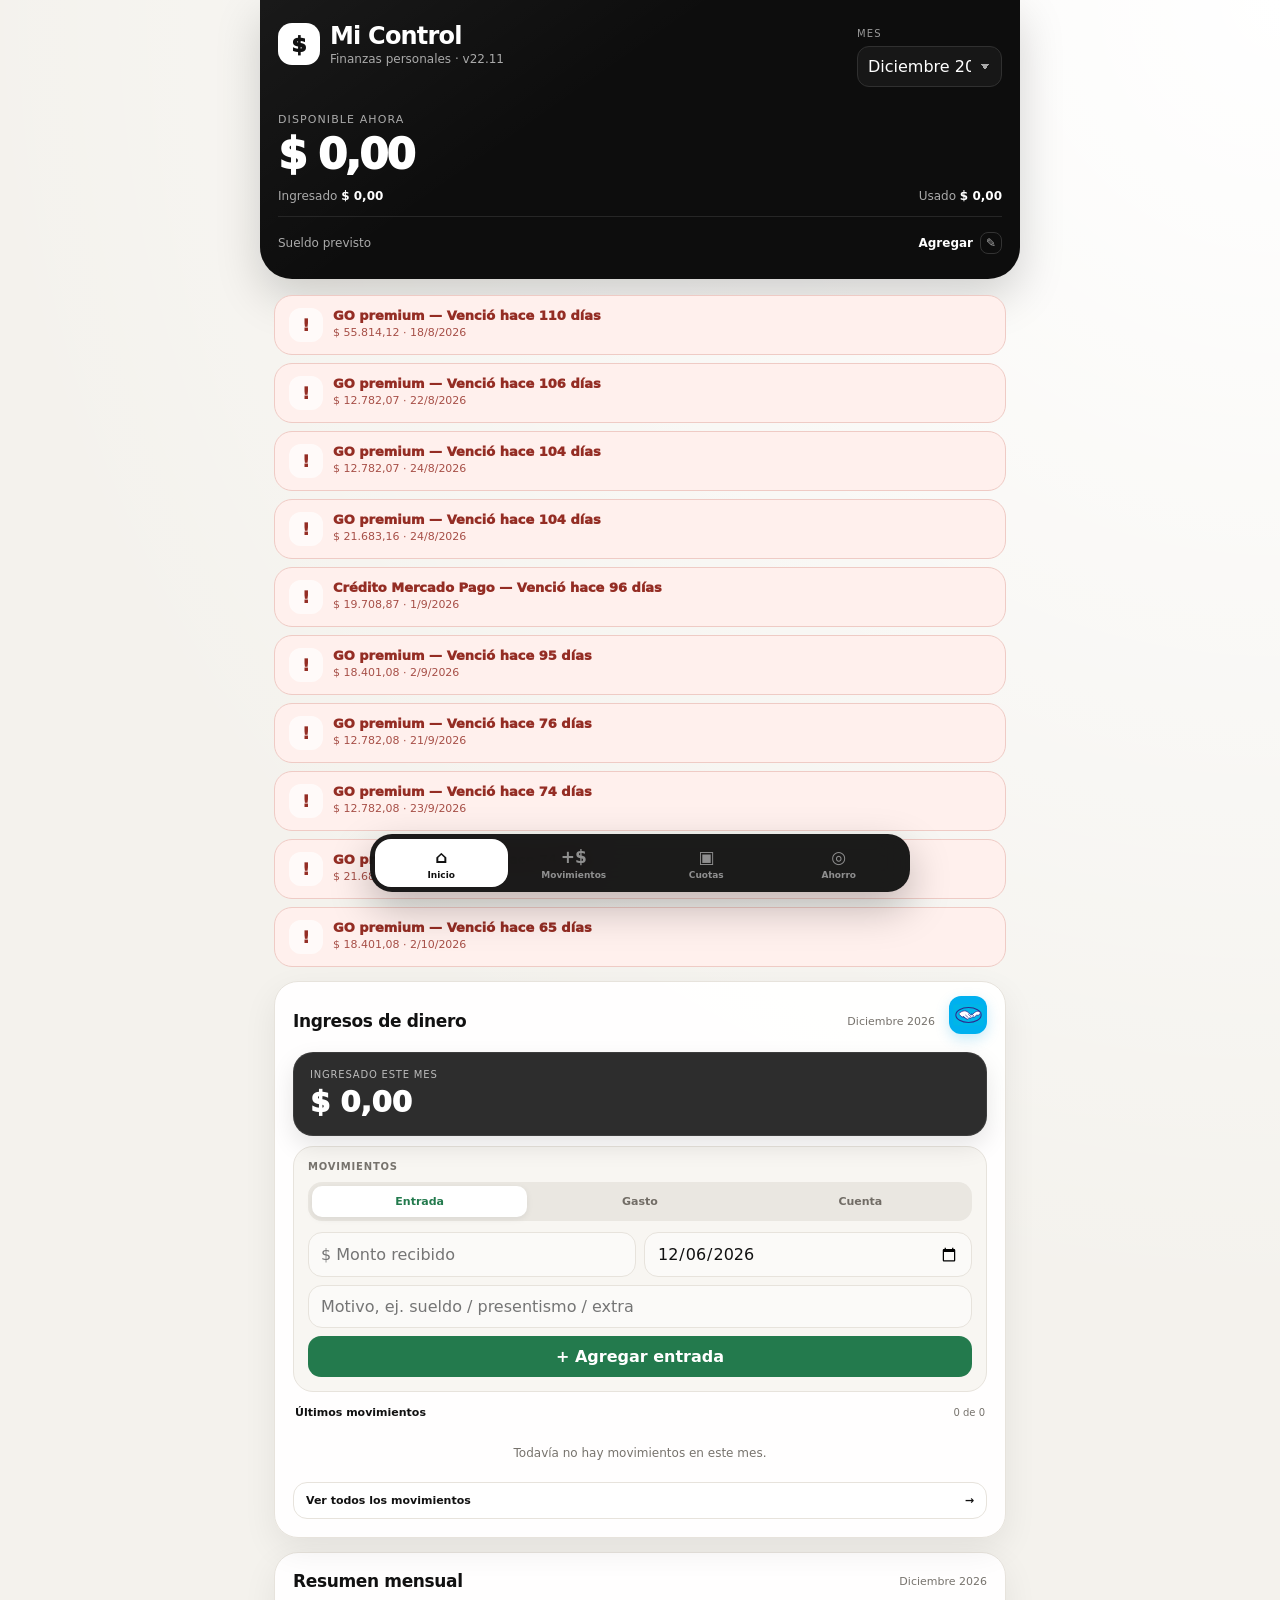
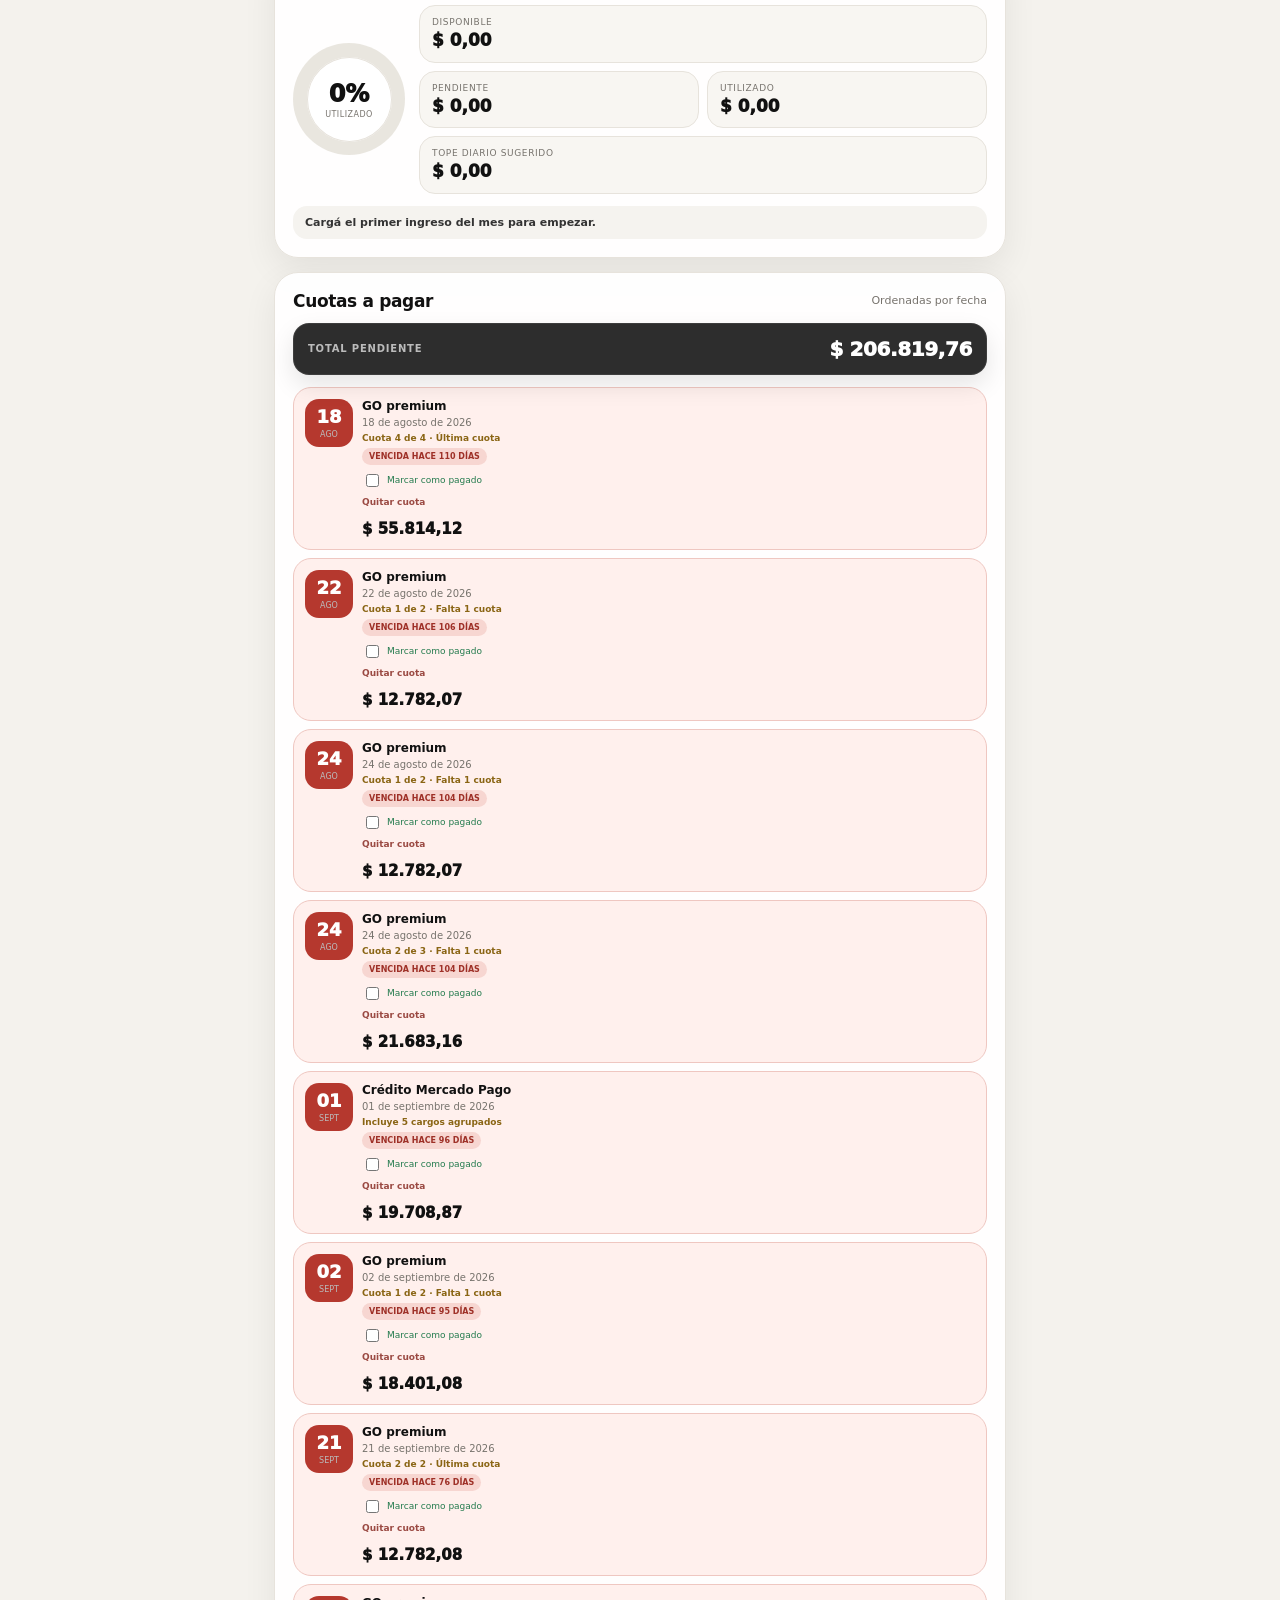
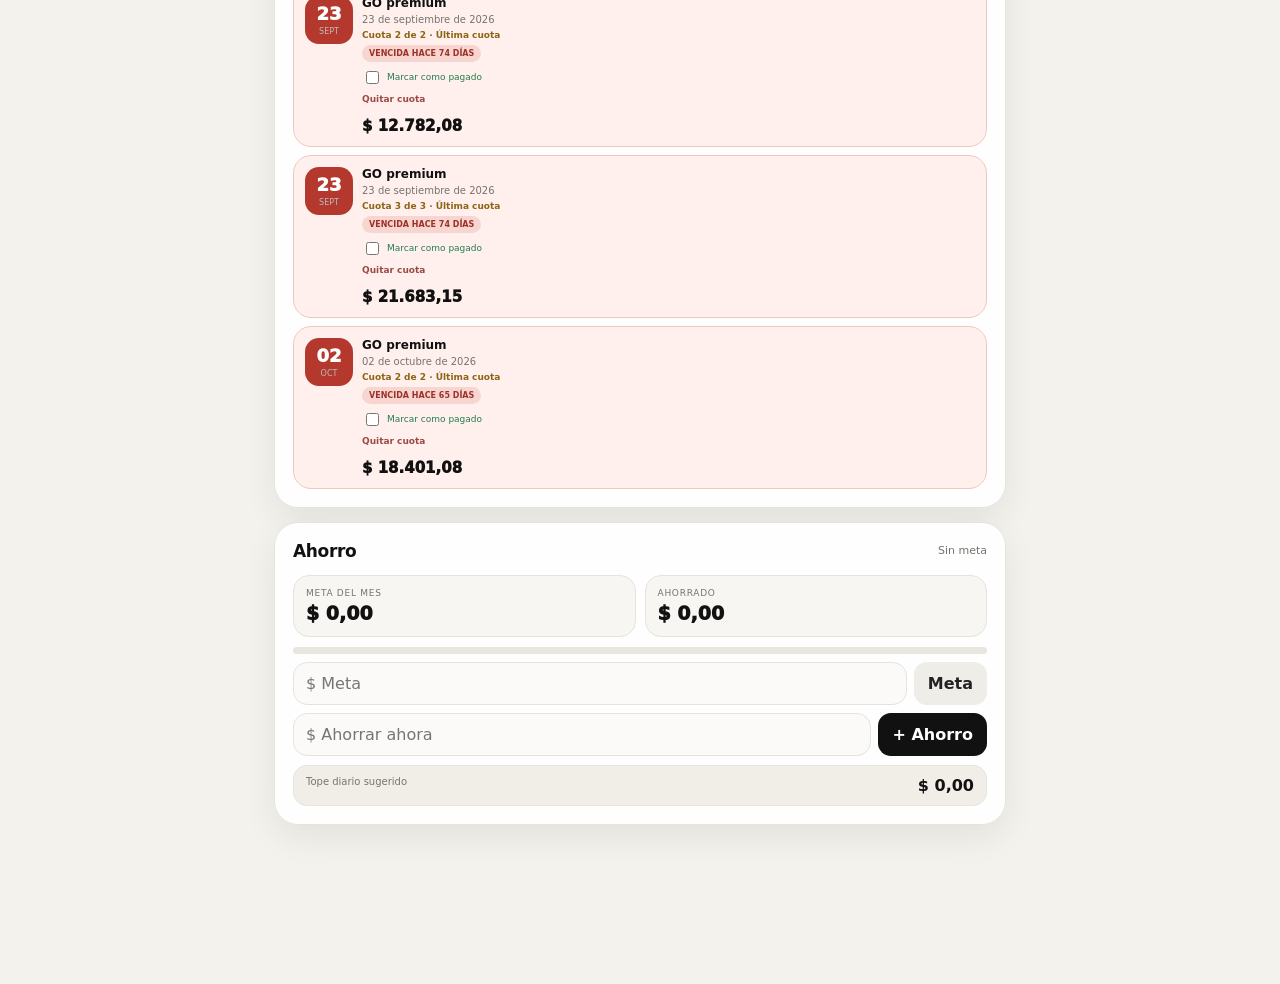
==== commit c346288b: "Cargar estilo Mercado Pago v231" ====
--- a/index.html
+++ b/index.html
@@ -6,7 +6,7 @@
 <meta name="theme-color" content="#0d0d0d">
 <title>Mi Control</title>
 <link rel="manifest" href="manifest.json">
-<link rel="stylesheet" href="base.css?v=227"><link rel="stylesheet" href="enhancements.css?v=227"><link rel="stylesheet" href="mp.css?v=230">
+<link rel="stylesheet" href="base.css?v=227"><link rel="stylesheet" href="enhancements.css?v=227"><link rel="stylesheet" href="mp.css?v=231">
 </head>
 <body>
 <div class="app">
@@ -17,7 +17,7 @@
 
 <header class="hero" id="inicio">
  <div class="heroTop">
-  <div class="brand"><div class="logo">$</div><div><h1>Mi Control</h1><p>Finanzas personales · v22.10</p></div></div>
+  <div class="brand"><div class="logo">$</div><div><h1>Mi Control</h1><p>Finanzas personales · v22.11</p></div></div>
   <div class="monthWrap"><label>Mes</label><select id="monthPicker"></select></div>
  </div>
  <div class="heroBalance">
--- a/mp.css
+++ b/mp.css
@@ -1,12 +1,17 @@
 /* Mercado Pago · botón compacto */
 #ingresos{position:relative}
-#ingresos .sectionHead{padding-right:48px}
+#ingresos .sectionHead{
+  padding-right:52px;
+  min-height:42px;
+  margin-bottom:10px;
+  align-items:center;
+}
 .mpImportBox{
   position:absolute;
-  top:17px;
+  top:14px;
   right:18px;
   margin:0;
-  z-index:3;
+  z-index:5;
 }
 .mpImportBtn{
   width:38px!important;
@@ -27,7 +32,11 @@
   height:23px!important;
   display:block!important;
   border-radius:0!important;
-  background:transparent url('mercadopago-logo.svg?v=230') center/contain no-repeat!important;
+  background-color:transparent!important;
+  background-image:url("data:image/svg+xml,%3Csvg xmlns='http://www.w3.org/2000/svg' viewBox='0 0 120 84'%3E%3Crect width='120' height='84' rx='8' fill='%2300b5e8'/%3E%3Cellipse cx='60' cy='42' rx='49' ry='29' fill='%2300b5e8' stroke='%232d2a8e' stroke-width='4'/%3E%3Cpath d='M22 38c7-8 15-12 22-12 8 0 13 4 17 8l5 5c3 3 7 3 10 0l8-7c5-4 10-5 15-4l9 5-9 10-8 0-9 8-6-2-6 6-6-2-6 6-8-3-7-7-8 1-13-12z' fill='white' stroke='%232d2a8e' stroke-width='3' stroke-linejoin='round'/%3E%3Cpath d='M40 48l8 7m1-12 10 9m1-12 10 9m1-12 9 8' fill='none' stroke='%232d2a8e' stroke-width='2.6' stroke-linecap='round'/%3E%3C/svg%3E")!important;
+  background-position:center!important;
+  background-size:contain!important;
+  background-repeat:no-repeat!important;
   color:transparent!important;
   font-size:0!important;
   overflow:hidden;
@@ -46,14 +55,19 @@
   backdrop-filter:blur(8px);
   -webkit-backdrop-filter:blur(8px);
 }
+#ingresos .totalBox{margin-top:2px}
 #ingresos .totalBox .small,
 #cuotas .paymentTotalBox span{color:rgba(255,255,255,.68)!important}
 #ingresos .totalBox .big,
 #cuotas .paymentTotalBox strong{color:#fff!important}
 
 @media(max-width:430px){
-  .mpImportBox{top:16px;right:16px}
+  #ingresos .sectionHead{
+    padding-right:46px;
+    min-height:40px;
+    margin-bottom:10px;
+  }
+  .mpImportBox{top:13px;right:16px}
   .mpImportBtn{width:36px!important;height:36px!important;min-width:36px!important;border-radius:11px!important}
   .mpImportLogo{width:29px!important;height:21px!important}
-  #ingresos .sectionHead{padding-right:44px}
 }
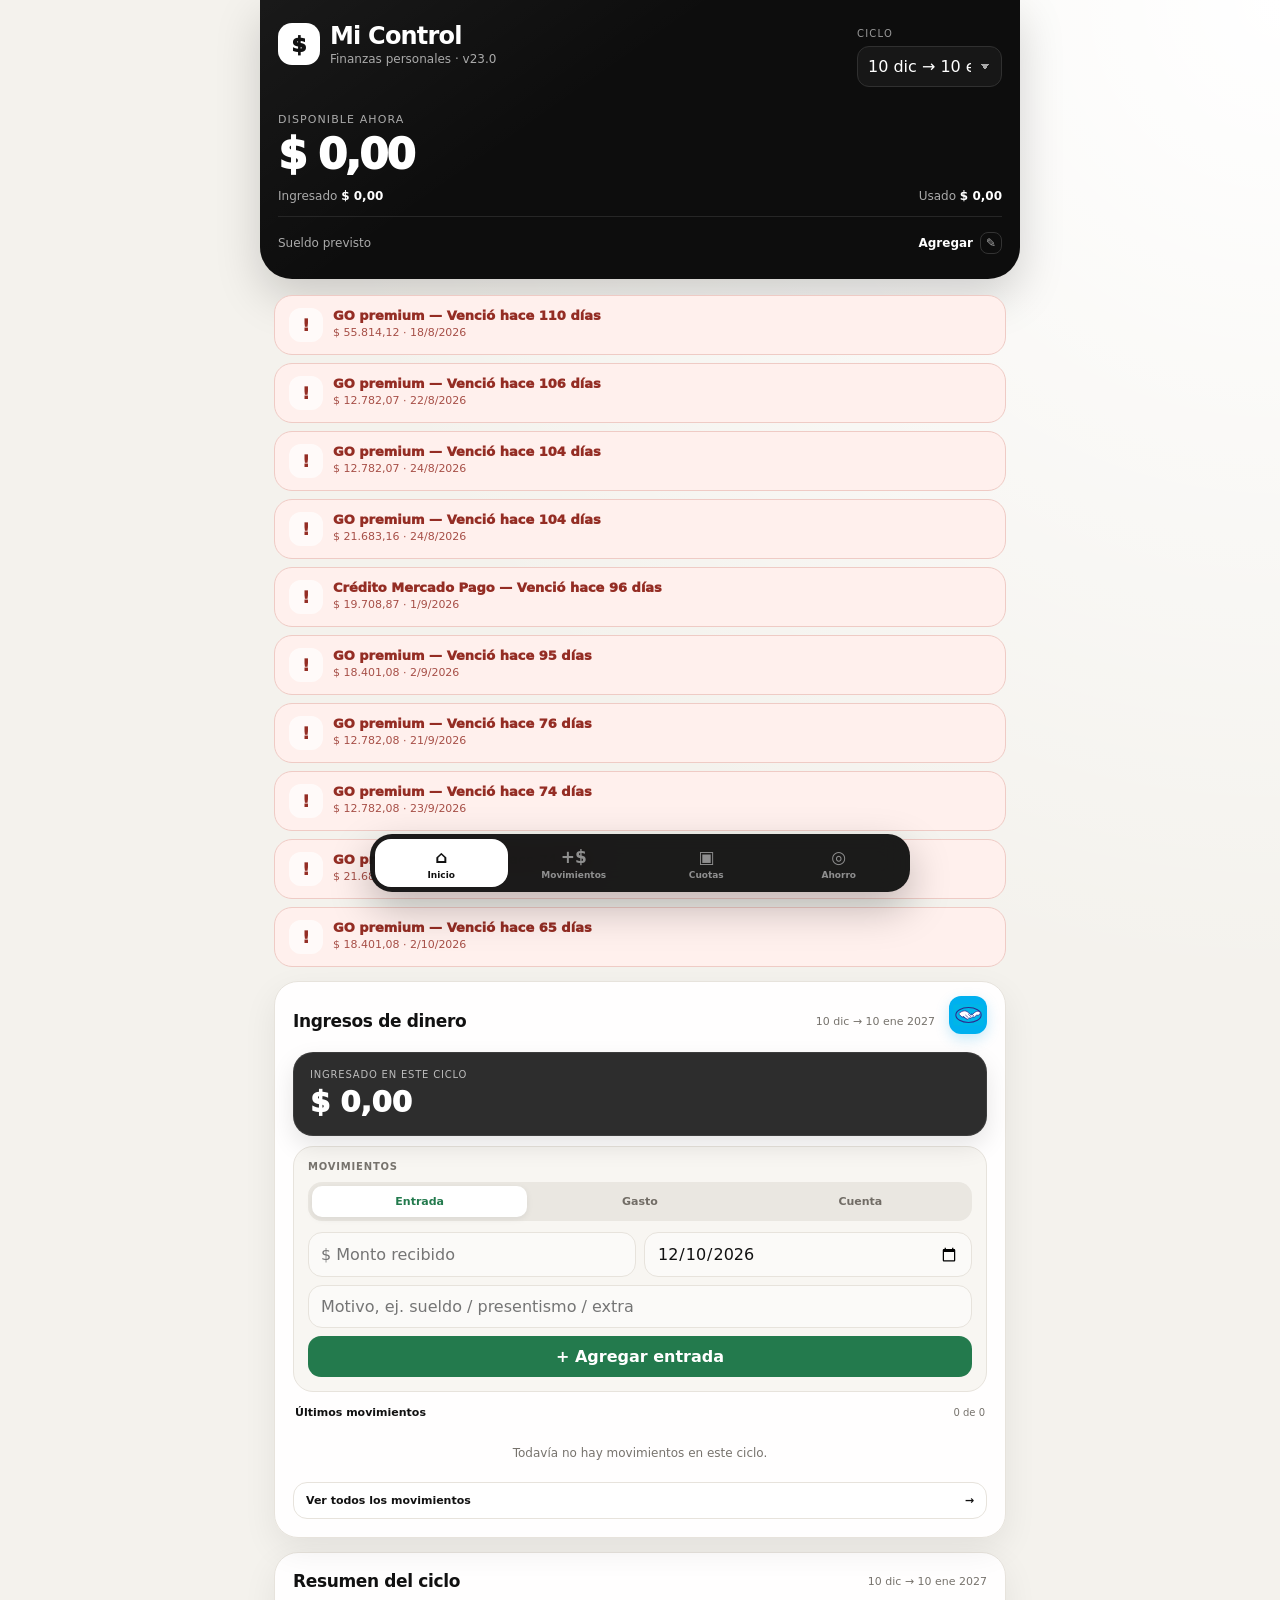
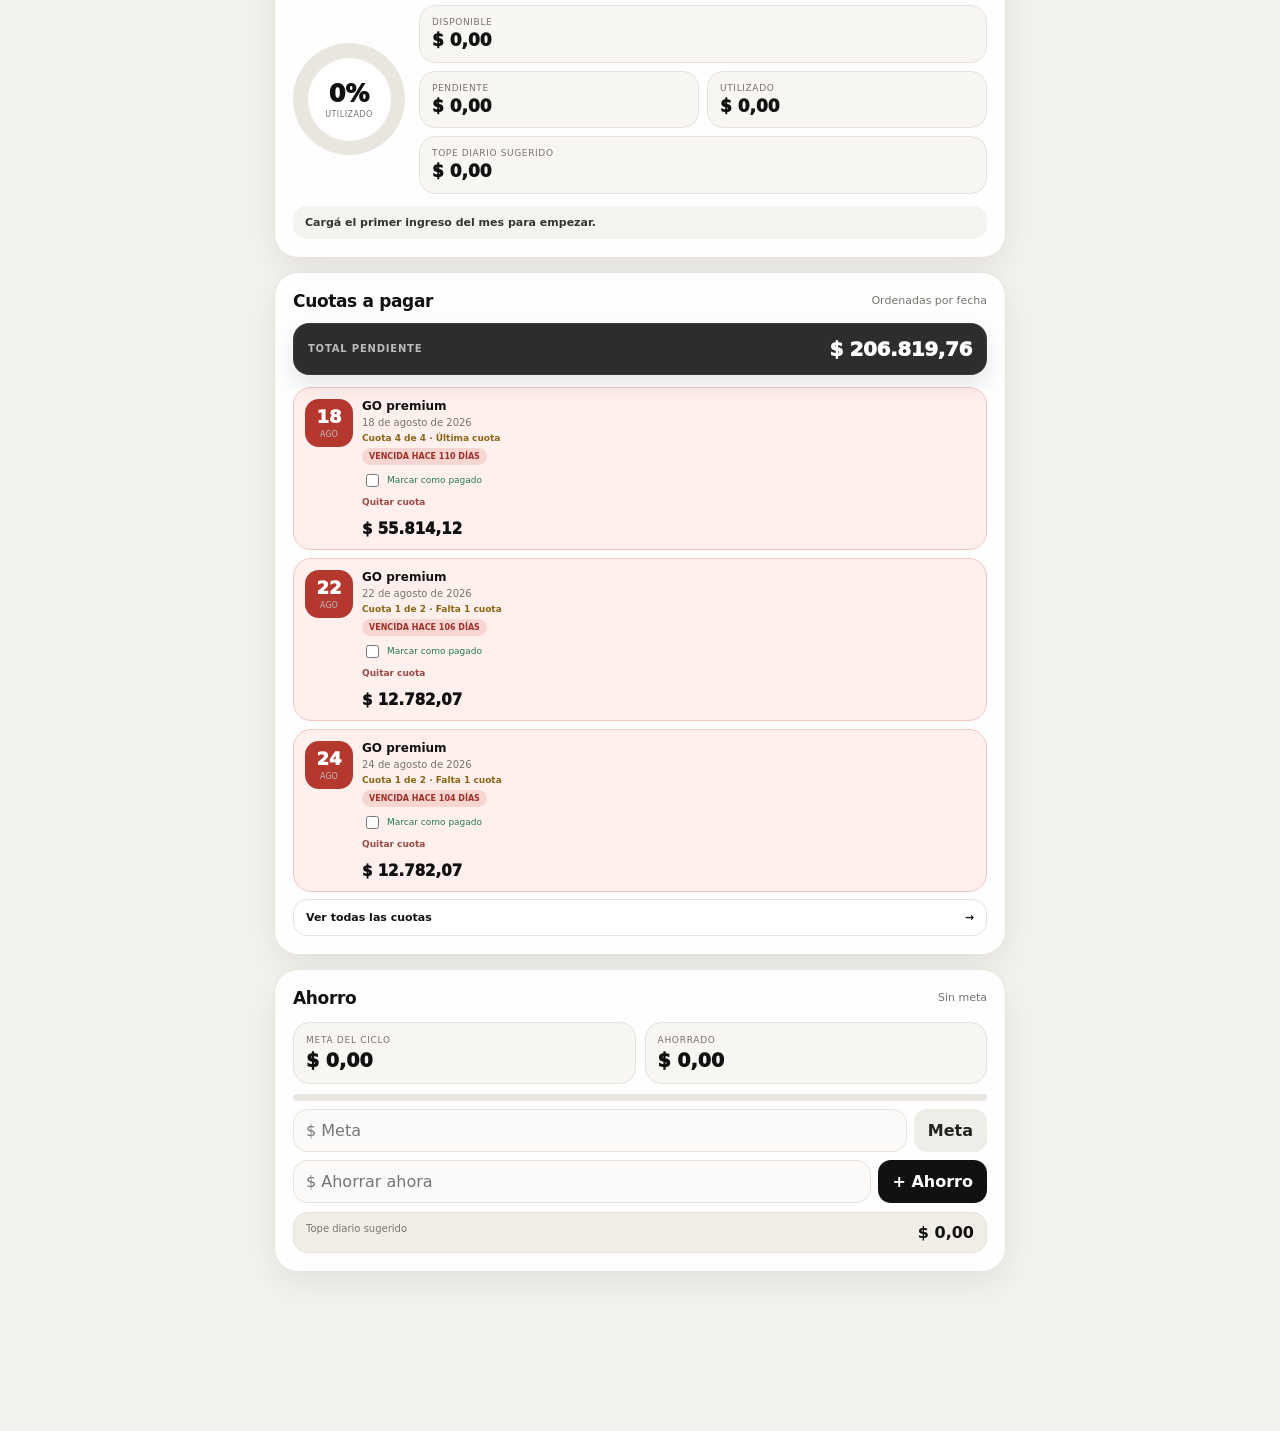
==== commit 246afb7e: "Activar ciclo financiero del 10 al 10" ====
--- a/index.html
+++ b/index.html
@@ -6,19 +6,19 @@
 <meta name="theme-color" content="#0d0d0d">
 <title>Mi Control</title>
 <link rel="manifest" href="manifest.json">
-<link rel="stylesheet" href="base.css?v=227"><link rel="stylesheet" href="enhancements.css?v=227"><link rel="stylesheet" href="mp.css?v=231">
+<link rel="stylesheet" href="base.css?v=234"><link rel="stylesheet" href="enhancements.css?v=234"><link rel="stylesheet" href="mp.css?v=234">
 </head>
 <body>
 <div class="app">
 <div id="mainPage" class="pageView">
 <div class="previewWarning" id="previewWarning">
-  Estás viendo el archivo en modo vista previa. Para que los botones y el guardado entre meses funcionen de forma confiable en iPhone, abrí la app desde Safari mediante una dirección web.
+  Estás viendo el archivo en modo vista previa. Para que los botones y el guardado entre ciclos funcionen de forma confiable en iPhone, abrí la app desde Safari mediante una dirección web.
 </div>
 
 <header class="hero" id="inicio">
  <div class="heroTop">
-  <div class="brand"><div class="logo">$</div><div><h1>Mi Control</h1><p>Finanzas personales · v22.11</p></div></div>
-  <div class="monthWrap"><label>Mes</label><select id="monthPicker"></select></div>
+  <div class="brand"><div class="logo">$</div><div><h1>Mi Control</h1><p>Finanzas personales · v23.0</p></div></div>
+  <div class="monthWrap"><label>Ciclo</label><select id="monthPicker"></select></div>
  </div>
  <div class="heroBalance">
   <div class="heroLabel">Disponible ahora</div>
@@ -41,7 +41,7 @@
 
 <section class="card" id="ingresos">
  <div class="sectionHead"><h2 class="sectionTitle">Ingresos de dinero</h2><span class="sectionHint" id="incomeMonthLabel"></span></div>
- <div class="totalBox"><div class="small">Ingresado este mes</div><div class="big" id="incomeTotal">$0</div></div>
+ <div class="totalBox"><div class="small">Ingresado en este ciclo</div><div class="big" id="incomeTotal">$0</div></div>
 
  <div style="height:10px"></div>
  <div class="moveBox" id="cargar">
@@ -110,7 +110,7 @@
 
 <section class="card" id="resumen">
  <div class="sectionHead">
-  <h2 class="sectionTitle">Resumen mensual</h2>
+  <h2 class="sectionTitle">Resumen del ciclo</h2>
   <span class="sectionHint" id="summaryMonthLabel"></span>
  </div>
 
@@ -157,7 +157,7 @@
 <section class="card" id="ahorro">
  <div class="sectionHead"><h2 class="sectionTitle">Ahorro</h2><span class="sectionHint" id="savingHint">Sin meta</span></div>
  <div class="savingsGrid">
-  <div class="saveMini"><div class="saveLabel">Meta del mes</div><div class="saveValue" id="savingTargetLabel">$0</div></div>
+  <div class="saveMini"><div class="saveLabel">Meta del ciclo</div><div class="saveValue" id="savingTargetLabel">$0</div></div>
   <div class="saveMini"><div class="saveLabel">Ahorrado</div><div class="saveValue" id="savedLabel">$0</div></div>
  </div>
  <div class="saveProgress"><div id="saveProgressBar"></div></div>
@@ -201,6 +201,6 @@
   </section>
 </div>
 
-<script src="app1.js?v=227"></script><script src="app2.js?v=229"></script><script src="app3.js?v=227"></script><script src="mp-import.js?v=229"></script>
+<script src="app1.js?v=234"></script><script src="app2.js?v=234"></script><script src="app3.js?v=234"></script><script src="mp-import.js?v=234"></script><script src="cycle.js?v=234"></script>
 </body>
 </html>
